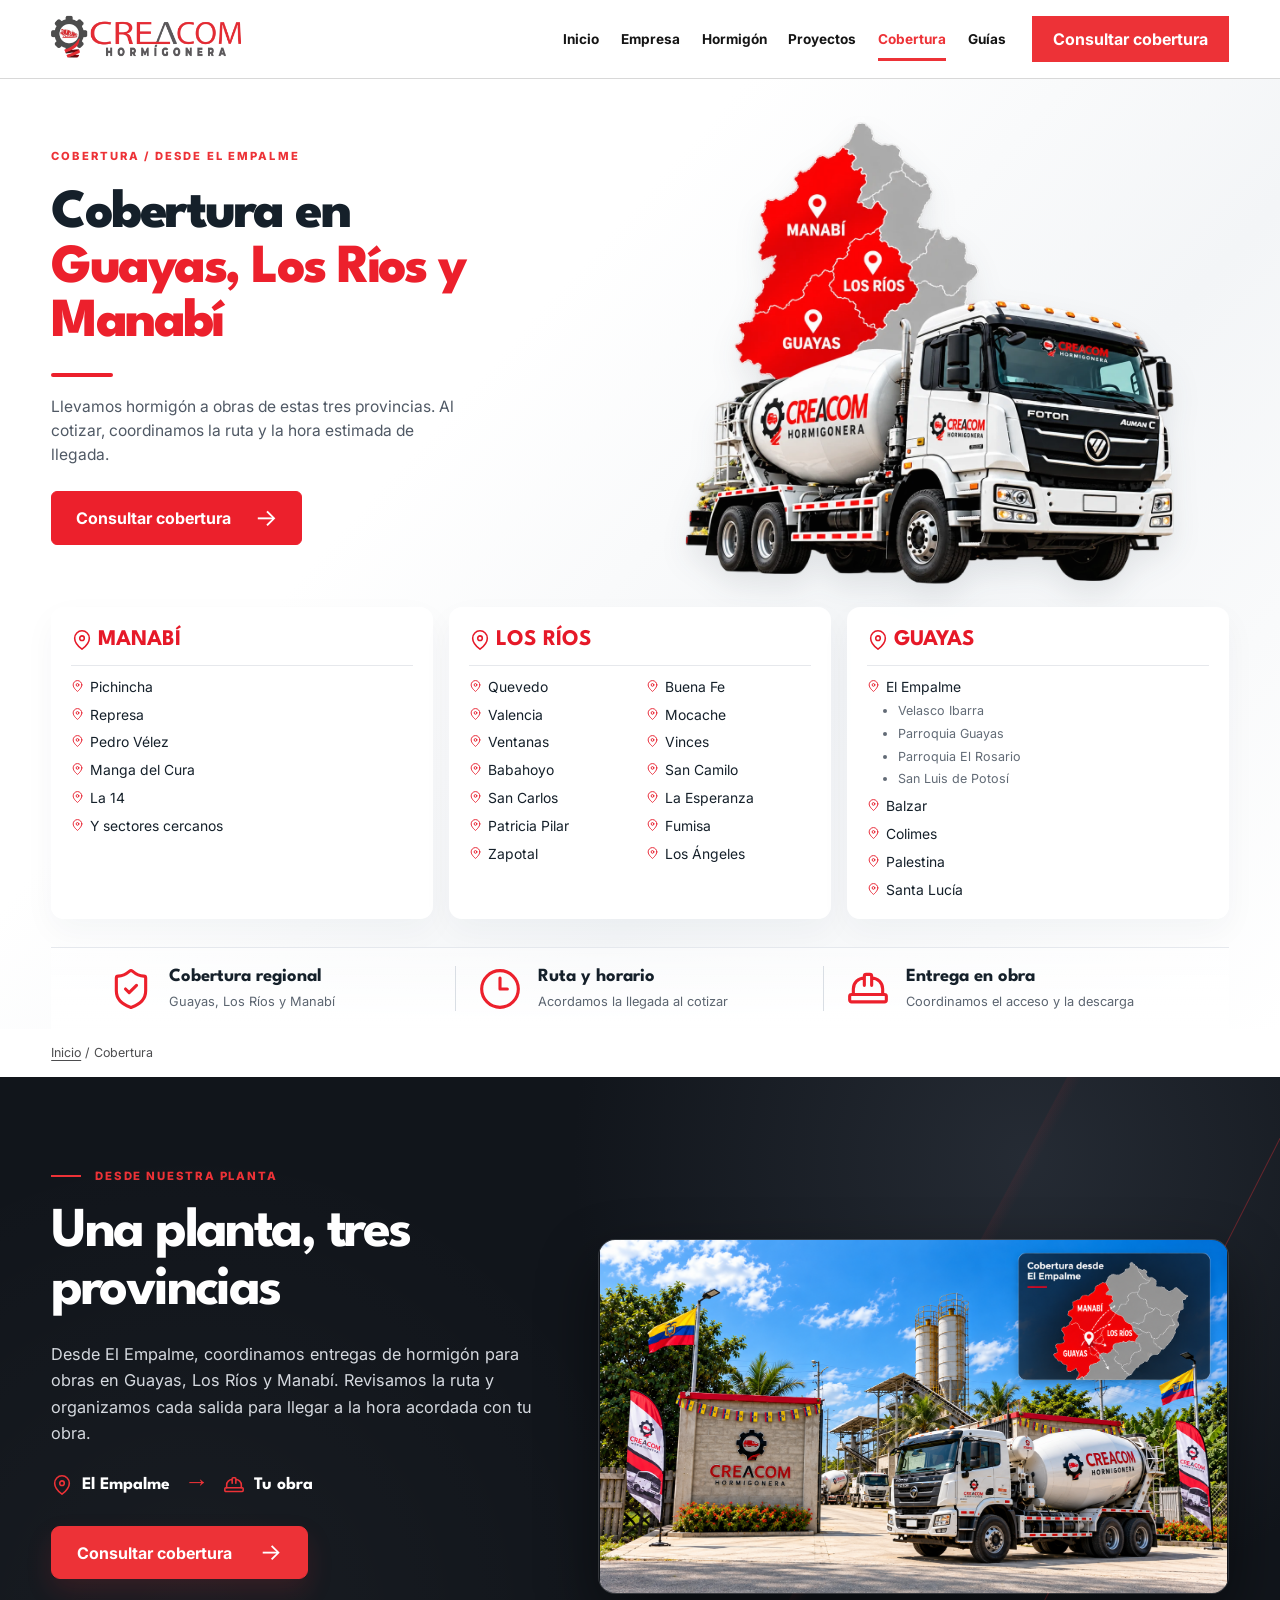
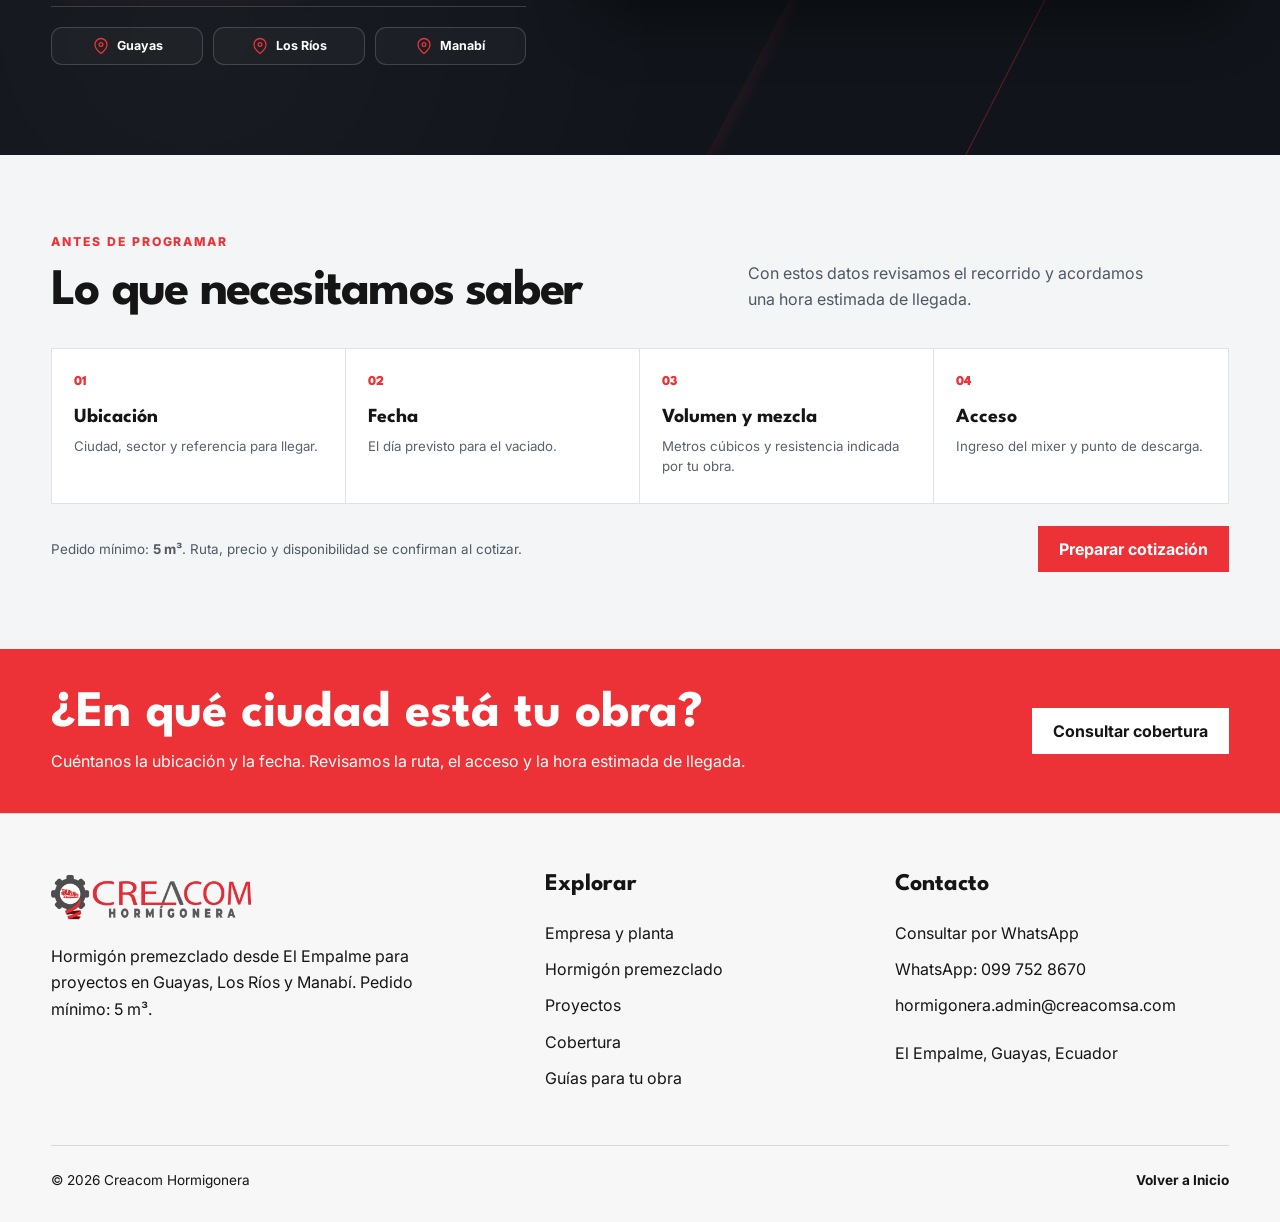
==== cobertura/index.html @ 6fec242b "change" ====
<!doctype html><html lang="es"><head><meta charset="utf-8"><meta name="viewport" content="width=device-width, initial-scale=1"><title>Cobertura de hormigón en Guayas, Los Ríos y Manabí | Creacom</title><meta name="description" content="Creacom Hormigonera coordina entregas desde El Empalme para proyectos en Guayas, Los Ríos y Manabí. Consulta disponibilidad según ubicación y fecha."><link rel="canonical" href="https://creahormigonera.com/cobertura/"><link rel="icon" href="/favicon.png" type="image/png"><link rel="preconnect" href="https://fonts.googleapis.com"><link rel="preconnect" href="https://fonts.gstatic.com" crossorigin><link href="https://fonts.googleapis.com/css2?family=Inter:wght@400;500;600;700&family=League+Spartan:wght@600;700;800&display=swap" rel="stylesheet"><link rel="stylesheet" href="/styles/editorial.css"><link rel="stylesheet" href="/styles/cobertura.css"></head><body>
<a class="skip" href="#contenido">Saltar al contenido</a><header class="site-header"><div class="wrap site-header__inner"><a class="site-logo" href="/" aria-label="Creacom Hormigonera, Inicio"><img src="/imagenes/creahormigoneralogo.png" alt="Creacom Hormigonera" loading="eager" fetchpriority="high"></a><nav class="site-nav" aria-label="Navegación principal"><a href="/">Inicio</a><a href="/empresa/">Empresa</a><a href="/hormigon-premezclado/">Hormigón</a><a href="/proyectos/">Proyectos</a><a href="/cobertura/" aria-current="page">Cobertura</a><a href="/guias/">Guías</a></nav><a class="site-action" href="https://wa.me/593997528670?text=Hola%2C%20quiero%20consultar%20cobertura%20para%20mi%20obra.%20Mi%20ciudad%20y%20sector%20son%3A" target="_blank" rel="noopener noreferrer">Consultar cobertura</a><details class="mobile-menu"><summary><span>Menú</span><span class="mobile-menu__icon" aria-hidden="true"><i></i><i></i><i></i></span></summary><nav id="mobile-navigation" aria-label="Navegación móvil"><a href="/">Inicio</a><a href="/empresa/">Empresa</a><a href="/hormigon-premezclado/">Hormigón</a><a href="/proyectos/">Proyectos</a><a href="/cobertura/" aria-current="page">Cobertura</a><a href="/guias/">Guías</a><a class="mobile-menu__action" href="https://wa.me/593997528670?text=Hola%2C%20quiero%20consultar%20cobertura%20para%20mi%20obra.%20Mi%20ciudad%20y%20sector%20son%3A" target="_blank" rel="noopener noreferrer">Consultar cobertura</a><div class="mobile-menu__socials" aria-label="Síguenos en redes sociales"><a href="https://www.facebook.com/profile.php?id=61587575957183&amp;locale=es_LA" target="_blank" rel="noopener noreferrer" aria-label="Facebook"><svg viewBox="0 0 24 24" aria-hidden="true"><path d="M13.4 21v-8h2.7l.4-3.1h-3.1V8c0-.9.3-1.6 1.6-1.6h1.7V3.6c-.3 0-1.4-.1-2.6-.1-2.6 0-4.3 1.6-4.3 4.5v1.9H7v3.1h2.8v8h3.6z"/></svg></a><a href="https://www.instagram.com/creacomhormigonera/" target="_blank" rel="noopener noreferrer" aria-label="Instagram"><svg viewBox="0 0 24 24" aria-hidden="true"><rect x="3.5" y="3.5" width="17" height="17" rx="5"/><circle cx="12" cy="12" r="4"/><circle class="mobile-menu__social-dot" cx="17.6" cy="6.7" r="1"/></svg></a><a href="https://www.tiktok.com/@creacom.hormigonera" target="_blank" rel="noopener noreferrer" aria-label="TikTok"><svg viewBox="0 0 24 24" aria-hidden="true"><path d="M14.2 3h3c.2 1.8 1.2 3.2 3.1 3.8v3.1a8.8 8.8 0 0 1-3.1-1v6.7a6.2 6.2 0 1 1-6.2-6.2c.4 0 .8 0 1.1.1v3.2a3.2 3.2 0 1 0 2.1 3V3z"/></svg></a></div></nav></details></div></header>
<main id="contenido"><section class="coverage-hero" aria-labelledby="coverage-title"><div class="coverage-hero__layout">
  <div class="coverage-hero__copy"><span class="kicker">Cobertura / Desde El Empalme</span><h1 id="coverage-title">Cobertura en <span>Guayas, Los Ríos y Manabí</span></h1><p>Llevamos hormigón a obras de estas tres provincias. Al cotizar, coordinamos la ruta y la hora estimada de llegada.</p><a class="button coverage-hero__cta" href="https://wa.me/593997528670?text=Hola%2C%20quiero%20consultar%20cobertura%20para%20mi%20obra.%20Mi%20ciudad%20y%20sector%20son%3A" target="_blank" rel="noopener noreferrer">Consultar cobertura <span aria-hidden="true">→</span></a></div>
  <div class="coverage-hero__visual"><img src="/imagenes/imagenes-cobertura/cobertura-mixer.webp" alt="Mixer de Creacom junto al mapa de cobertura en Guayas, Los Ríos y Manabí" width="1448" height="1086" loading="eager" fetchpriority="high"></div>
  <div class="coverage-hero__places" aria-label="Localidades de referencia para consultar cobertura"><article class="coverage-place"><h2><svg aria-hidden="true" viewBox="0 0 24 24" fill="none" stroke="currentColor" stroke-width="1.7" stroke-linecap="round" stroke-linejoin="round"><path d="M20 10c0 6-8 12-8 12S4 16 4 10a8 8 0 1 1 16 0Z"/><circle cx="12" cy="10" r="2.5"/></svg>Manabí</h2><ul><li><svg aria-hidden="true" viewBox="0 0 24 24" fill="none" stroke="currentColor" stroke-width="1.7" stroke-linecap="round" stroke-linejoin="round"><path d="M20 10c0 6-8 12-8 12S4 16 4 10a8 8 0 1 1 16 0Z"/><circle cx="12" cy="10" r="2.5"/></svg><div>Pichincha</div></li><li><svg aria-hidden="true" viewBox="0 0 24 24" fill="none" stroke="currentColor" stroke-width="1.7" stroke-linecap="round" stroke-linejoin="round"><path d="M20 10c0 6-8 12-8 12S4 16 4 10a8 8 0 1 1 16 0Z"/><circle cx="12" cy="10" r="2.5"/></svg><div>Represa</div></li><li><svg aria-hidden="true" viewBox="0 0 24 24" fill="none" stroke="currentColor" stroke-width="1.7" stroke-linecap="round" stroke-linejoin="round"><path d="M20 10c0 6-8 12-8 12S4 16 4 10a8 8 0 1 1 16 0Z"/><circle cx="12" cy="10" r="2.5"/></svg><div>Pedro Vélez</div></li><li><svg aria-hidden="true" viewBox="0 0 24 24" fill="none" stroke="currentColor" stroke-width="1.7" stroke-linecap="round" stroke-linejoin="round"><path d="M20 10c0 6-8 12-8 12S4 16 4 10a8 8 0 1 1 16 0Z"/><circle cx="12" cy="10" r="2.5"/></svg><div>Manga del Cura</div></li><li><svg aria-hidden="true" viewBox="0 0 24 24" fill="none" stroke="currentColor" stroke-width="1.7" stroke-linecap="round" stroke-linejoin="round"><path d="M20 10c0 6-8 12-8 12S4 16 4 10a8 8 0 1 1 16 0Z"/><circle cx="12" cy="10" r="2.5"/></svg><div>La 14</div></li><li><svg aria-hidden="true" viewBox="0 0 24 24" fill="none" stroke="currentColor" stroke-width="1.7" stroke-linecap="round" stroke-linejoin="round"><path d="M20 10c0 6-8 12-8 12S4 16 4 10a8 8 0 1 1 16 0Z"/><circle cx="12" cy="10" r="2.5"/></svg><div>Y sectores cercanos</div></li></ul></article><article class="coverage-place"><h2><svg aria-hidden="true" viewBox="0 0 24 24" fill="none" stroke="currentColor" stroke-width="1.7" stroke-linecap="round" stroke-linejoin="round"><path d="M20 10c0 6-8 12-8 12S4 16 4 10a8 8 0 1 1 16 0Z"/><circle cx="12" cy="10" r="2.5"/></svg>Los Ríos</h2><ul><li><svg aria-hidden="true" viewBox="0 0 24 24" fill="none" stroke="currentColor" stroke-width="1.7" stroke-linecap="round" stroke-linejoin="round"><path d="M20 10c0 6-8 12-8 12S4 16 4 10a8 8 0 1 1 16 0Z"/><circle cx="12" cy="10" r="2.5"/></svg><div>Quevedo</div></li><li><svg aria-hidden="true" viewBox="0 0 24 24" fill="none" stroke="currentColor" stroke-width="1.7" stroke-linecap="round" stroke-linejoin="round"><path d="M20 10c0 6-8 12-8 12S4 16 4 10a8 8 0 1 1 16 0Z"/><circle cx="12" cy="10" r="2.5"/></svg><div>Buena Fe</div></li><li><svg aria-hidden="true" viewBox="0 0 24 24" fill="none" stroke="currentColor" stroke-width="1.7" stroke-linecap="round" stroke-linejoin="round"><path d="M20 10c0 6-8 12-8 12S4 16 4 10a8 8 0 1 1 16 0Z"/><circle cx="12" cy="10" r="2.5"/></svg><div>Valencia</div></li><li><svg aria-hidden="true" viewBox="0 0 24 24" fill="none" stroke="currentColor" stroke-width="1.7" stroke-linecap="round" stroke-linejoin="round"><path d="M20 10c0 6-8 12-8 12S4 16 4 10a8 8 0 1 1 16 0Z"/><circle cx="12" cy="10" r="2.5"/></svg><div>Mocache</div></li><li><svg aria-hidden="true" viewBox="0 0 24 24" fill="none" stroke="currentColor" stroke-width="1.7" stroke-linecap="round" stroke-linejoin="round"><path d="M20 10c0 6-8 12-8 12S4 16 4 10a8 8 0 1 1 16 0Z"/><circle cx="12" cy="10" r="2.5"/></svg><div>Ventanas</div></li><li><svg aria-hidden="true" viewBox="0 0 24 24" fill="none" stroke="currentColor" stroke-width="1.7" stroke-linecap="round" stroke-linejoin="round"><path d="M20 10c0 6-8 12-8 12S4 16 4 10a8 8 0 1 1 16 0Z"/><circle cx="12" cy="10" r="2.5"/></svg><div>Vinces</div></li><li><svg aria-hidden="true" viewBox="0 0 24 24" fill="none" stroke="currentColor" stroke-width="1.7" stroke-linecap="round" stroke-linejoin="round"><path d="M20 10c0 6-8 12-8 12S4 16 4 10a8 8 0 1 1 16 0Z"/><circle cx="12" cy="10" r="2.5"/></svg><div>Babahoyo</div></li><li><svg aria-hidden="true" viewBox="0 0 24 24" fill="none" stroke="currentColor" stroke-width="1.7" stroke-linecap="round" stroke-linejoin="round"><path d="M20 10c0 6-8 12-8 12S4 16 4 10a8 8 0 1 1 16 0Z"/><circle cx="12" cy="10" r="2.5"/></svg><div>San Camilo</div></li><li><svg aria-hidden="true" viewBox="0 0 24 24" fill="none" stroke="currentColor" stroke-width="1.7" stroke-linecap="round" stroke-linejoin="round"><path d="M20 10c0 6-8 12-8 12S4 16 4 10a8 8 0 1 1 16 0Z"/><circle cx="12" cy="10" r="2.5"/></svg><div>San Carlos</div></li><li><svg aria-hidden="true" viewBox="0 0 24 24" fill="none" stroke="currentColor" stroke-width="1.7" stroke-linecap="round" stroke-linejoin="round"><path d="M20 10c0 6-8 12-8 12S4 16 4 10a8 8 0 1 1 16 0Z"/><circle cx="12" cy="10" r="2.5"/></svg><div>La Esperanza</div></li><li><svg aria-hidden="true" viewBox="0 0 24 24" fill="none" stroke="currentColor" stroke-width="1.7" stroke-linecap="round" stroke-linejoin="round"><path d="M20 10c0 6-8 12-8 12S4 16 4 10a8 8 0 1 1 16 0Z"/><circle cx="12" cy="10" r="2.5"/></svg><div>Patricia Pilar</div></li><li><svg aria-hidden="true" viewBox="0 0 24 24" fill="none" stroke="currentColor" stroke-width="1.7" stroke-linecap="round" stroke-linejoin="round"><path d="M20 10c0 6-8 12-8 12S4 16 4 10a8 8 0 1 1 16 0Z"/><circle cx="12" cy="10" r="2.5"/></svg><div>Fumisa</div></li><li><svg aria-hidden="true" viewBox="0 0 24 24" fill="none" stroke="currentColor" stroke-width="1.7" stroke-linecap="round" stroke-linejoin="round"><path d="M20 10c0 6-8 12-8 12S4 16 4 10a8 8 0 1 1 16 0Z"/><circle cx="12" cy="10" r="2.5"/></svg><div>Zapotal</div></li><li><svg aria-hidden="true" viewBox="0 0 24 24" fill="none" stroke="currentColor" stroke-width="1.7" stroke-linecap="round" stroke-linejoin="round"><path d="M20 10c0 6-8 12-8 12S4 16 4 10a8 8 0 1 1 16 0Z"/><circle cx="12" cy="10" r="2.5"/></svg><div>Los Ángeles</div></li></ul></article><article class="coverage-place"><h2><svg aria-hidden="true" viewBox="0 0 24 24" fill="none" stroke="currentColor" stroke-width="1.7" stroke-linecap="round" stroke-linejoin="round"><path d="M20 10c0 6-8 12-8 12S4 16 4 10a8 8 0 1 1 16 0Z"/><circle cx="12" cy="10" r="2.5"/></svg>Guayas</h2><ul><li><svg aria-hidden="true" viewBox="0 0 24 24" fill="none" stroke="currentColor" stroke-width="1.7" stroke-linecap="round" stroke-linejoin="round"><path d="M20 10c0 6-8 12-8 12S4 16 4 10a8 8 0 1 1 16 0Z"/><circle cx="12" cy="10" r="2.5"/></svg><div>El Empalme<ul class="coverage-place__sectors"><li>Velasco Ibarra</li><li>Parroquia Guayas</li><li>Parroquia El Rosario</li><li>San Luis de Potosí</li></ul></div></li><li><svg aria-hidden="true" viewBox="0 0 24 24" fill="none" stroke="currentColor" stroke-width="1.7" stroke-linecap="round" stroke-linejoin="round"><path d="M20 10c0 6-8 12-8 12S4 16 4 10a8 8 0 1 1 16 0Z"/><circle cx="12" cy="10" r="2.5"/></svg><div>Balzar</div></li><li><svg aria-hidden="true" viewBox="0 0 24 24" fill="none" stroke="currentColor" stroke-width="1.7" stroke-linecap="round" stroke-linejoin="round"><path d="M20 10c0 6-8 12-8 12S4 16 4 10a8 8 0 1 1 16 0Z"/><circle cx="12" cy="10" r="2.5"/></svg><div>Colimes</div></li><li><svg aria-hidden="true" viewBox="0 0 24 24" fill="none" stroke="currentColor" stroke-width="1.7" stroke-linecap="round" stroke-linejoin="round"><path d="M20 10c0 6-8 12-8 12S4 16 4 10a8 8 0 1 1 16 0Z"/><circle cx="12" cy="10" r="2.5"/></svg><div>Palestina</div></li><li><svg aria-hidden="true" viewBox="0 0 24 24" fill="none" stroke="currentColor" stroke-width="1.7" stroke-linecap="round" stroke-linejoin="round"><path d="M20 10c0 6-8 12-8 12S4 16 4 10a8 8 0 1 1 16 0Z"/><circle cx="12" cy="10" r="2.5"/></svg><div>Santa Lucía</div></li></ul></article></div>
  <ul class="coverage-hero__facts"><li><svg aria-hidden="true" viewBox="0 0 24 24" fill="none" stroke="currentColor" stroke-width="1.7" stroke-linecap="round" stroke-linejoin="round"><path d="M20 13c0 5-3.5 7.5-7.66 8.95a1 1 0 0 1-.67-.01C7.5 20.5 4 18 4 13V6a1 1 0 0 1 1-1c2 0 4.5-1.2 6.24-2.72a1.17 1.17 0 0 1 1.52 0C14.51 3.81 17 5 19 5a1 1 0 0 1 1 1z"/><path d="m9 12 2 2 4-4"/></svg><div><strong>Cobertura regional</strong><span>Guayas, Los Ríos y Manabí</span></div></li><li><svg aria-hidden="true" viewBox="0 0 24 24" fill="none" stroke="currentColor" stroke-width="1.7" stroke-linecap="round" stroke-linejoin="round"><circle cx="12" cy="12" r="10"/><path d="M12 6v6h4"/></svg><div><strong>Ruta y horario</strong><span>Acordamos la llegada al cotizar</span></div></li><li><svg aria-hidden="true" viewBox="0 0 24 24" fill="none" stroke="currentColor" stroke-width="1.7" stroke-linecap="round" stroke-linejoin="round"><path d="M10 10V5a1 1 0 0 1 1-1h2a1 1 0 0 1 1 1v5m0-4a6 6 0 0 1 6 6v3M4 15v-3a6 6 0 0 1 6-6"/><rect width="20" height="4" x="2" y="15" rx="1"/></svg><div><strong>Entrega en obra</strong><span>Coordinamos el acceso y la descarga</span></div></li></ul>
</div></section><div class="wrap crumb"><a href="/">Inicio</a> / Cobertura</div><section class="coverage-reach" aria-labelledby="coverage-reach-title">
  <div class="wrap coverage-reach__layout">
    <div class="coverage-reach__copy">
      <span class="eyebrow">Desde nuestra planta</span>
      <h2 id="coverage-reach-title">Una planta, tres provincias</h2>
      <p>Desde El Empalme, coordinamos entregas de hormigón para obras en Guayas, Los Ríos y Manabí. Revisamos la ruta y organizamos cada salida para llegar a la hora acordada con tu obra.</p>
      <div class="coverage-reach__route"><span><svg aria-hidden="true" viewBox="0 0 24 24" fill="none" stroke="currentColor" stroke-width="1.7" stroke-linecap="round" stroke-linejoin="round"><path d="M20 10c0 6-8 12-8 12S4 16 4 10a8 8 0 1 1 16 0Z"/><circle cx="12" cy="10" r="2.5"/></svg> El Empalme</span><span class="coverage-reach__arrow" aria-hidden="true">→</span><strong><svg aria-hidden="true" viewBox="0 0 24 24" fill="none" stroke="currentColor" stroke-width="1.7" stroke-linecap="round" stroke-linejoin="round"><path d="M10 10V5a1 1 0 0 1 1-1h2a1 1 0 0 1 1 1v5m0-4a6 6 0 0 1 6 6v3M4 15v-3a6 6 0 0 1 6-6"/><rect width="20" height="4" x="2" y="15" rx="1"/></svg> Tu obra</strong></div>
      <a class="button coverage-reach__cta" href="https://wa.me/593997528670?text=Hola%2C%20quiero%20consultar%20cobertura%20para%20mi%20obra.%20Mi%20ciudad%20y%20sector%20son%3A" target="_blank" rel="noopener noreferrer">Consultar cobertura <span aria-hidden="true">→</span></a>
      <ul class="coverage-reach__provinces" aria-label="Provincias de cobertura"><li><svg aria-hidden="true" viewBox="0 0 24 24" fill="none" stroke="currentColor" stroke-width="1.7" stroke-linecap="round" stroke-linejoin="round"><path d="M20 10c0 6-8 12-8 12S4 16 4 10a8 8 0 1 1 16 0Z"/><circle cx="12" cy="10" r="2.5"/></svg><span>Guayas</span></li><li><svg aria-hidden="true" viewBox="0 0 24 24" fill="none" stroke="currentColor" stroke-width="1.7" stroke-linecap="round" stroke-linejoin="round"><path d="M20 10c0 6-8 12-8 12S4 16 4 10a8 8 0 1 1 16 0Z"/><circle cx="12" cy="10" r="2.5"/></svg><span>Los Ríos</span></li><li><svg aria-hidden="true" viewBox="0 0 24 24" fill="none" stroke="currentColor" stroke-width="1.7" stroke-linecap="round" stroke-linejoin="round"><path d="M20 10c0 6-8 12-8 12S4 16 4 10a8 8 0 1 1 16 0Z"/><circle cx="12" cy="10" r="2.5"/></svg><span>Manabí</span></li></ul>
    </div>
    <figure class="coverage-reach__photo"><img src="/imagenes/imagenes-cobertura/imagenes-mixer.png" alt="Mixer de Creacom frente a la planta con un mapa de cobertura de Guayas, Los Ríos y Manabí" width="1672" height="941" loading="lazy"></figure>
  </div>
</section>
<section class="coverage-planning" aria-labelledby="coverage-planning-title"><div class="wrap"><div class="coverage-planning__head"><div><span class="eyebrow">Antes de programar</span><h2 id="coverage-planning-title">Lo que necesitamos saber</h2></div><p>Con estos datos revisamos el recorrido y acordamos una hora estimada de llegada.</p></div><ol class="coverage-planning__list"><li><span>01</span><strong>Ubicación</strong><p>Ciudad, sector y referencia para llegar.</p></li><li><span>02</span><strong>Fecha</strong><p>El día previsto para el vaciado.</p></li><li><span>03</span><strong>Volumen y mezcla</strong><p>Metros cúbicos y resistencia indicada por tu obra.</p></li><li><span>04</span><strong>Acceso</strong><p>Ingreso del mixer y punto de descarga.</p></li></ol><div class="coverage-planning__action"><p>Pedido mínimo: <strong>5 m³</strong>. Ruta, precio y disponibilidad se confirman al cotizar.</p><a class="button" href="https://wa.me/593997528670?text=Hola%2C%20quiero%20consultar%20cobertura%20para%20mi%20obra.%20Mi%20ciudad%20y%20sector%20son%3A" target="_blank" rel="noopener noreferrer">Preparar cotización</a></div></div></section></main><section class="cta-band"><div class="wrap"><div><h2>¿En qué ciudad está tu obra?</h2><p>Cuéntanos la ubicación y la fecha. Revisamos la ruta, el acceso y la hora estimada de llegada.</p></div><a class="button" href="https://wa.me/593997528670?text=Hola%2C%20quiero%20consultar%20cobertura%20para%20mi%20obra.%20Mi%20ciudad%20y%20sector%20son%3A" target="_blank" rel="noopener noreferrer">Consultar cobertura</a></div></section>
<footer class="site-footer"><div class="wrap"><div class="site-footer__grid"><div><img src="/imagenes/creahormigoneralogo.png" alt="Creacom Hormigonera" loading="lazy"><p>Hormigón premezclado desde El Empalme para proyectos en Guayas, Los Ríos y Manabí. Pedido mínimo: 5 m³.</p></div><div><h2>Explorar</h2><a href="/empresa/">Empresa y planta</a><a href="/hormigon-premezclado/">Hormigón premezclado</a><a href="/proyectos/">Proyectos</a><a href="/cobertura/">Cobertura</a><a href="/guias/">Guías para tu obra</a></div><div><h2>Contacto</h2><a href="https://wa.me/593997528670?text=Hola%2C%20quiero%20consultar%20cobertura%20para%20mi%20obra.%20Mi%20ciudad%20y%20sector%20son%3A" target="_blank" rel="noopener noreferrer">Consultar por WhatsApp</a><a href="https://wa.me/593997528670">WhatsApp: 099 752 8670</a><a href="mailto:hormigonera.admin@creacomsa.com">hormigonera.admin@creacomsa.com</a><p>El Empalme, Guayas, Ecuador</p></div></div><div class="site-footer__bottom"><span>© 2026 Creacom Hormigonera</span><a href="/">Volver a Inicio</a></div></div></footer><script defer src="/js/site-motion.js"></script></body></html>
---- styles/editorial.css ----
:root {
  --red: #ED3237;
  --industrial: #4D4D4F;
  --mist: #F2F2F2;
  --carbon: #151515;
  --white: #FFFFFF;
  --line: #D8D8D8;
  --content: 1180px;
}
* { box-sizing: border-box; }
html { scroll-behavior: smooth; }
body { margin: 0; background: var(--white); color: var(--carbon); font: 400 16px/1.65 'Inter', sans-serif; }
img { max-width: 100%; display: block; }
a { color: inherit; }
button, input, select, textarea { font: inherit; }
:focus-visible { outline: 3px solid var(--red); outline-offset: 4px; }
.wrap { width: min(var(--content), calc(100% - clamp(40px, 8vw, 120px))); margin-inline: auto; }
.skip { position: absolute; left: -9999px; top: 12px; z-index: 100; padding: 8px 12px; background: var(--white); }
.skip:focus { left: 12px; }
.site-header { position: sticky; top: 0; z-index: 30; background: rgba(255,255,255,.97); border-bottom: 1px solid var(--line); backdrop-filter: blur(12px); }
.site-header__inner { min-height: 78px; display: flex; align-items: center; gap: 24px; }
.site-logo { display: block; flex: 0 0 auto; }
.site-logo img { width: 182px; height: auto; }
.site-nav { display: flex; gap: clamp(12px, 1.7vw, 26px); margin-left: auto; align-items: center; }
.site-nav a { position: relative; font-size: .85rem; font-weight: 700; text-decoration: none; white-space: nowrap; transition: color .22s ease; }
.site-nav a[aria-current], .site-nav a:hover { color: var(--red); }
.site-nav a::after { content: ''; position: absolute; right: 0; bottom: -11px; left: 0; height: 3px; background: var(--red); transform: scaleX(0); transform-origin: left; transition: transform .24s ease; }
.site-nav a[aria-current]::after, .site-nav a:hover::after, .site-nav a:focus-visible::after { transform: scaleX(1); }
.site-action, .button { display: inline-flex; align-items: center; justify-content: center; min-height: 46px; padding: 11px 20px; border: 1px solid var(--red); background: var(--red); color: var(--white); text-decoration: none; font-weight: 700; line-height: 1.25; transition: background .2s ease, transform .2s ease; }
.site-action:hover, .button:hover { background: #C91F2B; transform: translateY(-2px); }
.button--outline { background: transparent; color: var(--carbon); border-color: var(--carbon); }
.button--outline:hover { color: var(--white); background: var(--carbon); }
.mobile-menu { display: none; position: relative; margin-left: auto; }
.mobile-menu summary { display: flex; align-items: center; justify-content: center; gap: 9px; list-style: none; cursor: pointer; min-height: 44px; padding: 8px 11px; border: 1px solid var(--line); border-radius: 8px; background: var(--white); font-weight: 700; }
.mobile-menu summary::-webkit-details-marker { display: none; }
.mobile-menu__icon { display: grid; align-content: center; gap: 4px; width: 18px; height: 18px; }
.mobile-menu__icon i { display: block; width: 18px; height: 2px; border-radius: 2px; background: currentColor; transition: transform .2s ease, opacity .15s ease; }
.mobile-menu[open] .mobile-menu__icon i:first-child { transform: translateY(6px) rotate(45deg); }
.mobile-menu[open] .mobile-menu__icon i:nth-child(2) { opacity: 0; }
.mobile-menu[open] .mobile-menu__icon i:last-child { transform: translateY(-6px) rotate(-45deg); }
.mobile-menu nav { position: absolute; left: auto; right: 0; top: calc(100% + 9px); width: min(420px, calc(100vw - 56px)); display: grid; gap: 9px; background: var(--white); border: 1px solid #e8e9ec; border-radius: 14px; padding: 14px; box-shadow: 0 18px 44px rgba(0,0,0,.18); max-height: calc(100svh - 82px); overflow-y: auto; }
.mobile-menu nav a { display: flex; align-items: center; justify-content: space-between; min-height: 48px; padding: 12px 14px; border: 1px solid #e7e9ed; border-radius: 9px; background: var(--white); text-decoration: none; font-weight: 700; transition: color .2s ease, border-color .2s ease, background .2s ease, transform .2s ease; }
.mobile-menu nav a:not(.mobile-menu__action):not([aria-label]):after { content: '→'; color: var(--red); font-weight: 500; }
.mobile-menu nav a:hover, .mobile-menu nav a:focus-visible { border-color: var(--red); background: #fff8f8; color: var(--red); transform: translateY(-1px); }
.mobile-menu nav .mobile-menu__action { justify-content: center; min-height: 50px; margin-top: 3px; border-color: var(--red); background: var(--red); color: var(--white); }
.mobile-menu nav .mobile-menu__action:hover, .mobile-menu nav .mobile-menu__action:focus-visible { border-color: #c91f2b; background: #c91f2b; color: var(--white); }
.mobile-menu__socials { display: flex; gap: 10px; padding-top: 14px; margin-top: 3px; border-top: 1px solid var(--line); }
.mobile-menu__socials a { display: grid !important; place-items: center; flex: 0 0 42px; width: 42px; height: 42px; min-height: 42px !important; padding: 0 !important; border-radius: 50% !important; }
.mobile-menu__socials a:after { content: none !important; }
.mobile-menu__socials svg { width: 18px; height: 18px; fill: currentColor; stroke: currentColor; stroke-width: 1.8; }
.mobile-menu__socials svg rect, .mobile-menu__socials svg circle { fill: none; }
.mobile-menu__socials svg .mobile-menu__social-dot { fill: currentColor; stroke: none; }
.page-hero { background: var(--carbon); color: var(--white); overflow: hidden; }
.page-hero__inner { min-height: 460px; display: grid; grid-template-columns: 1.02fr .98fr; }
.page-hero__copy { padding: clamp(56px, 8vw, 108px) 55px clamp(56px, 8vw, 108px) 0; position: relative; align-self: center; }
.page-hero__copy > * { animation: arrive .65s both; }
.page-hero__copy > :nth-child(2) { animation-delay: .08s; }
.page-hero__copy > :nth-child(3) { animation-delay: .16s; }
.page-hero__copy > :nth-child(4) { animation-delay: .24s; }
@keyframes arrive { from { opacity: 0; transform: translateY(12px); } to { opacity: 1; transform: translateY(0); } }
.page-hero__copy::after { content: ''; position: absolute; height: 2px; width: 74px; bottom: 60px; left: 0; background: var(--red); }
.kicker, .eyebrow { display: block; color: var(--red); text-transform: uppercase; letter-spacing: .16em; font-size: .76rem; font-weight: 800; margin-bottom: 18px; }
.page-hero h1, h2, h3, .display { font-family: 'League Spartan', sans-serif; line-height: 1.04; margin: 0; }
.page-hero h1 { font-size: clamp(3.2rem, 6.2vw, 6.3rem); max-width: 800px; letter-spacing: -.04em; }
.page-hero--empresa h1 { font-size: clamp(3rem, 4.5vw, 5.3rem); }
.page-hero__copy p { max-width: 590px; color: #D8D8D8; font-size: 1.05rem; line-height: 1.65; margin: 20px 0 28px; }
.page-hero__image { position: relative; min-height: 390px; }
.page-hero__image::after { content: ''; position: absolute; inset: 0; background: linear-gradient(90deg, rgba(21,21,21,.34), transparent 48%); pointer-events: none; }
.page-hero__image img { width: 100%; height: 100%; object-fit: cover; object-position: center; }
.page-hero__image::before { content: ''; width: 56px; height: 100%; background: var(--red); clip-path: polygon(0 0, 100% 0, 0 100%); position: absolute; z-index: 1; left: 0; top: 0; }
.product-hero { position: relative; isolation: isolate; display: flex; align-items: center; overflow: hidden; background: linear-gradient(135deg, #fff 0 45%, #f7f8fa 45% 53%, #fff 53%); }
.product-hero__inner { display: grid; grid-template-columns: minmax(0, 41fr) minmax(0, 59fr); align-items: center; gap: 20px; padding-block: clamp(28px, 4svh, 42px); }
.product-hero__copy { position: relative; z-index: 2; max-width: 510px; }
.product-hero__copy > * { animation: arrive .7s both; }
.product-hero__copy > :nth-child(2) { animation-delay: .08s; }
.product-hero__copy > :nth-child(3) { animation-delay: .16s; }
.product-hero__copy > :nth-child(4) { animation-delay: .24s; }
.product-hero__copy > :nth-child(5), .product-hero__copy > :nth-child(6) { animation-delay: .32s; }
.product-hero__kicker { display: flex; flex-wrap: wrap; align-items: center; gap: 10px; margin-bottom: clamp(10px, 2svh, 20px); }
.product-hero__kicker span:last-child { color: #666; }
.product-hero h1 { max-width: 560px; margin: 0; font: 800 clamp(3rem, 4.5vw, 4.4rem)/.96 'League Spartan', sans-serif; letter-spacing: -.047em; text-wrap: balance; }
.product-hero h1 span { color: var(--red); }
.product-hero__copy > p:not(.product-hero__minimum) { max-width: 455px; margin: clamp(14px, 2.4svh, 24px) 0 clamp(16px, 2.4svh, 26px); color: var(--industrial); font-size: clamp(1rem, 1.4vw, 1.2rem); line-height: 1.45; }
.product-hero__cta { gap: 22px; min-height: 50px; padding-inline: 24px; }
.product-hero__cta svg { width: 20px; height: 20px; }
.product-hero__minimum { margin: 6px 0 0; color: var(--industrial); font-size: .82rem; }
.product-hero__facts { display: grid; grid-template-columns: repeat(3, minmax(0, 1fr)); max-width: 390px; gap: 0; margin: clamp(20px, 3svh, 30px) 0 0; padding: 0; list-style: none; }
.product-hero__facts li { display: flex; flex-direction: column; align-items: center; justify-content: flex-start; min-width: 0; padding: 4px 10px; border-right: 1px solid var(--line); text-align: center; font-size: .78rem; font-weight: 700; line-height: 1.15; }
.product-hero__facts li:first-child { padding-left: 0; }
.product-hero__facts li:last-child { border-right: 0; }
.product-hero__facts svg { width: 48px; height: 48px; margin-bottom: 4px; }
.product-hero__visual { position: relative; min-width: 0; padding: 22px 0 0 16px; isolation: isolate; animation: product-visual-enter .9s .15s both; }
.product-hero__visual::before, .product-hero__visual::after { content: ''; position: absolute; z-index: -1; background: var(--red); border-radius: 20px; }
.product-hero__visual::before { width: 40%; height: 100px; top: 2px; right: 5px; transform: rotate(-4deg); }
.product-hero__visual::after { width: 80px; height: 105px; bottom: 82px; left: -9px; transform: rotate(4deg); }
.product-hero__media { height: auto; overflow: hidden; border-radius: 24px; box-shadow: 0 18px 38px rgba(27,37,51,.15); transform: rotate(-1.5deg); }
.product-hero__media img { width: 100%; height: auto; aspect-ratio: 1672 / 941; object-fit: contain; transform: none; }
.product-hero__proof { position: relative; z-index: 2; display: grid; grid-template-columns: repeat(3, minmax(0,1fr)); width: min(82%, 510px); min-height: 88px; margin: 7px 0 0 auto; padding: 11px 12px; border-radius: 16px; background: #fff; box-shadow: 0 14px 32px rgba(26,33,43,.14); list-style: none; animation: product-proof-enter .75s .5s both; }
.product-hero__proof li { display: flex; flex-direction: column; align-items: center; justify-content: center; gap: 5px; padding: 0 10px; border-right: 1px solid var(--line); text-align: center; font-size: .75rem; font-weight: 700; line-height: 1.16; }
.product-hero__proof li:last-child { border: 0; }
.product-hero__proof svg { width: 28px; height: 28px; }
@keyframes product-visual-enter { from { opacity: 0; transform: translate3d(24px,12px,0); } to { opacity: 1; transform: translate3d(0,0,0); } }
@keyframes product-proof-enter { from { opacity: 0; transform: translateY(16px); } to { opacity: 1; transform: translateY(0); } }
#resistencias { scroll-margin-top: 105px; }
@media (min-width: 761px) and (max-height: 690px) {
  .product-hero h1 { font-size: clamp(3rem, 4.4vw, 4.7rem); }
  .product-hero__facts svg { width: 40px; height: 40px; }
  .product-hero__facts { margin-top: 10px; }
  .product-hero__media { height: auto; }
}
.company-hero { position: relative; display: flex; align-items: center; height: calc(100svh - 79px); min-height: 540px; overflow: hidden; isolation: isolate; background: var(--carbon); color: var(--white); }
.company-hero__media, .company-hero__shade, .company-hero__slash, .company-hero__blueprint { position: absolute; inset: 0; pointer-events: none; }
.company-hero__media { z-index: -4; }
.company-hero__media img { width: 100%; height: 100%; object-fit: cover; object-position: center 52%; }
.company-hero__shade { z-index: -3; background: linear-gradient(90deg, rgba(8,10,12,.35), transparent 70%); }
.company-hero__shade::before { content: ''; position: absolute; inset: 0; background: linear-gradient(180deg, rgba(235,235,235,.25), rgba(65,65,65,.12) 55%, rgba(190,190,190,.1)); clip-path: polygon(45% 0, 49% 0, 35% 100%, 31% 100%); }
.company-hero__shade::after { content: ''; position: absolute; inset: 0; background: linear-gradient(105deg, rgba(5,8,10,.92), rgba(5,8,10,.82) 34%, rgba(5,8,10,.63) 53%, rgba(5,8,10,.4)); clip-path: polygon(0 0, 49% 0, 35% 100%, 0 100%); }
.company-hero__slash { z-index: -2; background: linear-gradient(180deg, rgba(237,50,55,.96) 0%, rgba(237,50,55,.87) 23%, rgba(237,50,55,.26) 43%, rgba(137,23,27,.3) 67%, rgba(237,50,55,.91) 84%, rgba(237,50,55,.98)); clip-path: polygon(49% 0, 53% 0, 35% 100%, 31% 100%); }
.company-hero__blueprint { z-index: -1; width: 44%; overflow: hidden; opacity: .19; }
.company-hero__blueprint::before, .company-hero__blueprint::after { content: ''; position: absolute; left: -148px; width: 300px; height: 300px; background: url('/imagenes/iconos-empresa/engranaje-tecnico.svg') center / contain no-repeat; }
.company-hero__blueprint::before { top: -155px; transform: rotate(12deg); }
.company-hero__blueprint::after { bottom: -147px; transform: rotate(-8deg); }
.company-hero__inner { position: relative; z-index: 1; padding-block: clamp(18px, 2.8vh, 34px); }
.company-hero__copy { max-width: 530px; }
.company-hero__kicker { display: flex; align-items: center; gap: 14px; margin: 0 0 clamp(13px, 2vh, 20px); white-space: nowrap; }
.company-hero__kicker::after { content: ''; width: 68px; height: 2px; flex: 0 0 auto; background: var(--red); }
.company-hero h1 { max-width: 530px; font: 800 clamp(2.8rem, 4vw, 3.7rem)/.93 'League Spartan', sans-serif; letter-spacing: -.045em; }
.company-hero h1 span { color: var(--red); }
.company-hero__copy > * { animation: arrive .65s both; }
.company-hero__copy > :nth-child(2) { animation-delay: .08s; }
.company-hero__copy > :nth-child(3) { animation-delay: .16s; }
.company-hero__copy > :nth-child(4) { animation-delay: .22s; }
.company-hero__copy > :nth-child(5) { animation-delay: .28s; }
.company-hero__copy > :nth-child(6) { animation-delay: .34s; }
.company-hero__intro { margin: 10px 0 17px; color: #F5F5F5; font-size: clamp(.95rem, 1.3vw, 1.1rem); line-height: 1.35; }
.company-hero__quicklinks { display: flex; max-width: 410px; margin: 0 0 21px; }
.company-hero__quicklinks a { display: flex; align-items: center; gap: 9px; flex: 1 1 50%; min-height: 49px; padding: 1px 14px; border-left: 3px solid var(--red); color: var(--white); text-decoration: none; font-weight: 700; font-size: .89rem; line-height: 1.12; transition: color .2s ease; }
.company-hero__quicklinks a:hover { color: #FFD5D6; }
.company-hero__quicklinks svg { width: 40px; height: 40px; flex: 0 0 40px; }
.company-hero__proof { display: grid; grid-template-columns: repeat(4, minmax(0, 1fr)); max-width: 410px; margin: 0 0 21px; padding: 0; list-style: none; }
.company-hero__proof li { display: flex; flex-direction: column; align-items: center; justify-content: start; min-width: 0; min-height: 79px; padding: 0 6px; border-right: 1px solid rgba(255,255,255,.28); text-align: center; }
.company-hero__proof li:first-child { padding-left: 0; }
.company-hero__proof li:last-child { border: 0; }
.company-hero__proof svg { width: 48px; height: 48px; margin-bottom: 7px; }
.company-hero__proof span { font-size: .74rem; font-weight: 600; line-height: 1.13; }
.company-hero__cta { gap: 14px; min-width: 210px; }
.company-hero__cta svg { width: 17px; height: 17px; }
.purpose-section { padding-bottom: clamp(44px, 5vw, 64px); }
.plant-section { overflow: hidden; padding-block: clamp(48px, 5vw, 68px); }
#planta, #equipo, #proceso { scroll-margin-top: 96px; }
#mixers, #bombeo { scroll-margin-top: 96px; }
.plant-gallery { display: grid; grid-template-columns: minmax(230px, .8fr) repeat(2, minmax(0, 1fr)); grid-template-rows: repeat(2, minmax(220px, 1fr)); gap: 18px; }
.plant-video, .plant-photo { position: relative; min-width: 0; min-height: 0; margin: 0; overflow: hidden; background: var(--carbon); color: var(--white); }
.plant-video { grid-row: span 2; aspect-ratio: 9 / 16; }
.plant-video video, .plant-photo img { display: block; width: 100%; height: 100%; object-fit: cover; }
.plant-video video { position: absolute; inset: 0; background: #050505; }
.plant-video::before { content: ''; position: absolute; z-index: 1; inset: 0 0 auto; height: 43%; background: linear-gradient(180deg, rgba(0,0,0,.82), transparent); pointer-events: none; }
.plant-video::after, .plant-photo::after { content: ''; position: absolute; inset: 35% 0 0; z-index: 1; background: linear-gradient(180deg, transparent, rgba(0,0,0,.84)); pointer-events: none; }
.plant-video figcaption, .plant-photo figcaption { position: absolute; z-index: 2; right: 20px; bottom: 18px; left: 20px; }
.plant-video figcaption { top: 18px; bottom: auto; }
.plant-video h3, .plant-photo h3 { margin: 5px 0 5px; font-size: clamp(1.35rem, 2vw, 1.8rem); }
.plant-video p, .plant-photo p { max-width: 44ch; margin: 0; color: #F0F0F0; font-size: .88rem; line-height: 1.45; }
.plant-video .eyebrow, .plant-photo .eyebrow { margin: 0; color: #FF555A; font-size: .65rem; }
.plant-photo img { transition: transform .5s ease; }
@media (hover: hover) { .plant-photo:hover img { transform: scale(1.035); } }
.brand-panel, .plant-gallery figure { transition: opacity .65s ease-out, transform .65s ease-out; }
.brand-panel.is-pending img, .brand-panel.is-pending p, .plant-gallery.is-pending figure { opacity: 0; transform: translateY(12px); }
.plant-gallery.is-pending figure:nth-child(2) { transition-delay: .08s; }
.plant-gallery.is-pending figure:nth-child(3) { transition-delay: .16s; }
.plant-gallery.is-pending figure:nth-child(4) { transition-delay: .24s; }
.crumb { padding: 18px 0; font-size: .78rem; color: var(--industrial); }
.crumb a { text-decoration: underline; text-underline-offset: 3px; }
.section { padding: clamp(64px, 8vw, 112px) 0; }
.section--mist { background: var(--mist); }
.section--dark { background: var(--carbon); color: var(--white); }
.section--tight { padding: 54px 0; }
.section-head { display: grid; grid-template-columns: minmax(0, .55fr) minmax(0, 1fr); gap: 44px; align-items: end; margin-bottom: 34px; }
.section-head h2 { font-size: clamp(2.35rem, 4.4vw, 4.6rem); letter-spacing: -.035em; }
.section-head p { max-width: 650px; margin: 0; color: var(--industrial); }
.section--dark .section-head p { color: #D0D0D0; }
.measure { border-left: 3px solid var(--red); padding-left: 20px; }
.grid-2 { display: grid; grid-template-columns: repeat(2, minmax(0, 1fr)); gap: 28px; }
.grid-3 { display: grid; grid-template-columns: repeat(3, minmax(0, 1fr)); gap: 22px; }
.split { display: grid; grid-template-columns: minmax(0, 1fr) minmax(0, 1fr); gap: clamp(28px, 5vw, 84px); align-items: center; }
.split img { width: 100%; height: 430px; object-fit: cover; }
.split h2 { font-size: clamp(2.3rem, 4vw, 4rem); letter-spacing: -.035em; }
.split p { max-width: 620px; }
.split .button { margin-top: 14px; }
.product-facts { display: grid; grid-template-columns: repeat(3, minmax(0, 1fr)); list-style: none; padding: 0; margin: 0 0 64px; border-block: 1px solid var(--line); }
.product-facts li { padding: 24px; border-right: 1px solid var(--line); }
.product-facts li:first-child { padding-left: 0; }
.product-facts li:last-child { border-right: 0; }
.product-facts strong { display: block; font-family: 'League Spartan', sans-serif; font-size: clamp(1.4rem, 2.5vw, 2rem); line-height: 1.1; }
.product-facts span { display: block; margin-top: 7px; color: var(--industrial); font-size: .85rem; }
.product-options .section-head { grid-template-columns: minmax(0, 1fr) minmax(220px, 310px); gap: clamp(30px, 5vw, 70px); align-items: end; margin-bottom: 30px; }
.product-options .section-head h2 { max-width: 720px; font-size: clamp(2.6rem, 3.6vw, 3.75rem); line-height: 1.03; }
.product-options .section-head p { padding-bottom: 5px; }
.product-grid { display: grid; grid-template-columns: repeat(4, minmax(0, 1fr)); gap: 18px; }
.product-tile { display: flex; flex-direction: column; }
.product-grid .product-tile img { height: clamp(155px, 14vw, 190px); }
.product-tile .tile__body { display: flex; flex: 1; flex-direction: column; padding: 22px; }
.product-grid .product-tile h3 { font-size: clamp(1.45rem, 2vw, 1.85rem); line-height: 1.06; }
.product-tile p { font-size: .9rem; line-height: 1.5; }
.product-grid .product-tile a { margin-top: auto; padding-top: 18px; font-size: .9rem; }
.product-note { margin-top: 30px; }
.product-photo-note { font-size: .8rem; color: var(--industrial); }
.product-delivery { position: relative; overflow: hidden; isolation: isolate; }
.product-delivery::before { content: ''; position: absolute; z-index: -1; inset: 0; opacity: .42; background: repeating-linear-gradient(115deg, transparent 0 174px, rgba(237,50,55,.2) 175px 176px, transparent 177px 350px); background-size: 900px 900px; animation: technical-drift 16s linear infinite alternate; pointer-events: none; }
@keyframes technical-drift { from { background-position: 0 0; } to { background-position: 180px -90px; } }
.product-delivery__heading { max-width: 760px; margin-bottom: clamp(50px, 7vw, 90px); }
.product-delivery__heading h2 { font-size: clamp(2.6rem, 5.2vw, 5rem); letter-spacing: -.035em; }
.product-delivery__heading p { margin: 16px 0 0; color: #D2D2D2; }
.operation-pane { display: grid; gap: clamp(28px, 4vw, 56px); align-items: center; }
.operation-pane--mixers { grid-template-columns: minmax(0, .7fr) minmax(0, 1.3fr); }
.operation-pane--bombeo { grid-template-columns: minmax(0, 1fr) minmax(0, 1.08fr) minmax(0, .65fr); margin-top: clamp(76px, 9vw, 130px); padding-top: clamp(50px, 6vw, 78px); border-top: 1px solid rgba(255,255,255,.25); }
.operation-pane__copy { position: relative; z-index: 1; background: var(--carbon); }
.operation-pane__label { display: block; margin-bottom: 14px; color: var(--red); font-size: .75rem; font-weight: 800; letter-spacing: .16em; text-transform: uppercase; }
.operation-pane__copy h3 { max-width: 14ch; font-size: clamp(2.2rem, 3.4vw, 3.7rem); letter-spacing: -.035em; }
.operation-pane__copy p { max-width: 48ch; color: #E3E3E3; }
.operation-pane__copy .button { margin-top: 14px; }
.mixer-gallery { display: grid; grid-template-columns: repeat(3, minmax(0, 1fr)); grid-template-rows: 160px 160px 145px; gap: 12px; min-width: 0; }
.mixer-gallery figure, .bombeo-photo { position: relative; min-width: 0; margin: 0; overflow: hidden; background: #292929; }
.mixer-gallery__wide { grid-column: 1 / span 2; grid-row: 1 / span 2; }
.mixer-gallery figure:nth-child(2) { grid-column: 1; grid-row: 3; }
.mixer-gallery figure:nth-child(3) { grid-column: 2; grid-row: 3; }
.mixer-gallery__video { grid-column: 3; grid-row: 1 / span 3; }
.mixer-gallery img, .bombeo-photo img { width: 100%; height: 100%; object-fit: cover; transition: transform .55s ease; }
.bombeo-photo img { position: absolute; inset: 0; opacity: 0; transition: opacity 1s ease, transform .55s ease; }
.bombeo-photo img.is-active { opacity: 1; }
.bombeo-photo__toggle { position: absolute; z-index: 2; top: 12px; right: 12px; display: grid; place-items: center; width: 38px; height: 38px; padding: 8px; border: 1px solid rgba(255,255,255,.8); border-radius: 50%; background: rgba(21,21,21,.72); color: var(--white); cursor: pointer; }
.bombeo-photo__toggle:hover { background: var(--carbon); }
.bombeo-photo__toggle svg { width: 100%; height: 100%; }
.mixer-gallery__wide img { object-position: center 46%; }
.mixer-gallery figure::after, .bombeo-photo::after { content: ''; position: absolute; inset: 45% 0 0; background: linear-gradient(transparent, rgba(0,0,0,.74)); pointer-events: none; }
.mixer-gallery figcaption, .bombeo-photo figcaption { position: absolute; z-index: 1; right: 10px; bottom: 10px; left: 10px; font-size: .72rem; font-weight: 700; line-height: 1.25; }
.mixer-gallery video { display: block; width: 100%; height: 100%; object-fit: cover; }
.mixer-gallery__video::after { display: none; }
.mixer-gallery__video figcaption { padding: 4px 6px; width: fit-content; background: rgba(21,21,21,.84); }
.bombeo-photo { height: 340px; }
@media (hover: hover) { .mixer-gallery figure:hover img, .bombeo-photo:hover img { transform: scale(1.045); } }
.product-delivery__access { border-left: 3px solid var(--red); padding-left: 18px; color: #DDD; }
.product-delivery__link { display: block; width: fit-content; margin-top: 20px; text-underline-offset: 4px; }
.delivery-video { width: 100%; max-width: 225px; min-width: 0; margin: 0; justify-self: center; }
.delivery-video video { display: block; width: 100%; height: auto; aspect-ratio: 480 / 848; background: #050505; }
.delivery-video figcaption { margin-top: 12px; font-size: .8rem; color: #D8D8D8; }
.product-prep .split img { object-position: 45% center; }
.product-delivery.has-motion [data-operation-reveal] { opacity: 0; transform: translateY(34px); transition: opacity .7s ease, transform .7s ease; }
.product-delivery.has-motion [data-operation-reveal].is-visible { opacity: 1; transform: none; }
.product-delivery.has-motion .mixer-gallery figure:nth-child(2), .product-delivery.has-motion .bombeo-photo { transition-delay: .1s; }
.product-delivery.has-motion .mixer-gallery figure:nth-child(3), .product-delivery.has-motion .delivery-video { transition-delay: .2s; }
.product-delivery.has-motion .mixer-gallery figure:nth-child(4) { transition-delay: .3s; }
@media (max-width: 950px) {
  .operation-pane--mixers, .operation-pane--bombeo { grid-template-columns: 1fr; }
  .operation-pane--bombeo { grid-template-columns: minmax(0, 1fr) minmax(0, .8fr); }
  .operation-pane--bombeo .operation-pane__copy { grid-column: 1 / -1; }
  .delivery-video { width: min(100%, 240px); }
}
@media (max-width: 700px) {
  .product-facts { grid-template-columns: 1fr; margin-bottom: 42px; }
  .product-facts li, .product-facts li:first-child { padding: 18px 0; border-right: 0; border-bottom: 1px solid var(--line); }
  .product-facts li:last-child { border-bottom: 0; }
  .operation-pane--bombeo { grid-template-columns: 1fr; }
  .operation-pane--bombeo .operation-pane__copy { grid-column: auto; }
  .mixer-gallery { grid-template-rows: 175px 175px 145px; }
  .bombeo-photo { height: 255px; }
  .delivery-video { width: min(100%, 300px); }
}
@media (max-width: 480px) {
  .mixer-gallery { grid-template-columns: repeat(2, minmax(0, 1fr)); grid-template-rows: 255px 140px auto; }
  .mixer-gallery__wide { grid-column: 1 / -1; grid-row: 1; }
  .mixer-gallery figure:nth-child(2) { grid-column: 1; grid-row: 2; }
  .mixer-gallery figure:nth-child(3) { grid-column: 2; grid-row: 2; }
  .mixer-gallery__video { grid-column: 1 / -1; grid-row: 3; width: min(100%, 270px); margin-inline: auto; aspect-ratio: 480 / 848; }
}
.brand-panel { min-height: 430px; display: flex; flex-direction: column; align-items: center; justify-content: center; gap: 22px; padding: 48px; position: relative; overflow: hidden; background: var(--mist); border-left: 4px solid var(--red); text-align: center; }
.brand-panel::before { content: ''; position: absolute; inset: 20px; border: 1px solid #D4D4D4; pointer-events: none; }
.brand-panel::after { content: ''; position: absolute; width: 120px; height: 3px; bottom: 42px; background: var(--red); }
.split .brand-panel img { width: min(100%, 400px); height: auto; object-fit: contain; }
.brand-panel p { margin: 0; color: var(--industrial); font-size: .85rem; font-weight: 700; letter-spacing: .12em; text-transform: uppercase; }
.brand-panel img, .brand-panel p { transition: opacity .7s ease-out, transform .7s ease-out; }
.brand-panel.is-pending img, .brand-panel.is-pending p { opacity: 0; transform: translateY(10px); }
.company-intro p { margin: 0 0 18px; color: #353a40; line-height: 1.75; }
.company-intro p:last-of-type { margin-bottom: 8px; }
.purpose-section__heading { display: flex; align-items: center; justify-content: space-between; gap: 24px; margin-bottom: 24px; }
.purpose-section__heading .eyebrow { margin: 0; }
.purpose-section__heading img { width: clamp(145px, 15vw, 190px); height: auto; }
.purpose-grid { display: grid; grid-template-columns: repeat(2, minmax(0, 1fr)); overflow: hidden; background: var(--white); border: 1px solid #E1E1E1; border-radius: 22px; box-shadow: 0 18px 50px rgba(21,21,21,.055); }
.purpose-card { position: relative; display: flex; flex-direction: column; align-items: center; padding: clamp(34px, 4.5vw, 62px) clamp(24px, 4vw, 56px) clamp(40px, 5vw, 68px); text-align: center; }
.purpose-card + .purpose-card { border-left: 1px solid #D8D8D8; }
.purpose-card + .purpose-card::before { content: ''; position: absolute; left: -5px; top: 50%; width: 9px; height: 9px; border-radius: 50%; background: var(--red); transform: translateY(-50%); }
.purpose-card__icon { display: grid; place-items: center; width: 112px; height: 112px; margin-bottom: 24px; border: 2px solid currentColor; border-radius: 50%; color: #D41824; }
.purpose-card__icon svg { width: 66px; height: 66px; }
.purpose-card--vision .purpose-card__icon { color: var(--carbon); }
.purpose-grid h2 { position: relative; margin: 0; padding-bottom: 18px; font: 800 clamp(2.8rem, 4.3vw, 4.25rem)/.95 'League Spartan', sans-serif; letter-spacing: -.045em; text-transform: uppercase; }
.purpose-grid h2::after { content: ''; position: absolute; bottom: 0; left: 50%; width: 92px; height: 3px; border-radius: 3px; background: var(--red); transform: translateX(-50%); }
.purpose-card--vision h2::after { background: var(--carbon); }
.purpose-grid p { margin: 24px 0 0; max-width: 37ch; color: #32363B; font-size: clamp(1rem, 1.4vw, 1.12rem); line-height: 1.7; }
.purpose-grid strong { color: #D41824; font-weight: 700; }
.advice-band { display: flex; justify-content: space-between; align-items: center; gap: 30px; margin-top: 28px; padding: clamp(24px, 3vw, 36px); background: var(--white); border-left: 4px solid var(--red); }
.advice-band .eyebrow { margin-bottom: 10px; }
.advice-band h3 { font-size: clamp(1.8rem, 2.6vw, 2.6rem); }
.advice-band p { margin: 12px 0 0; max-width: 650px; }
.advice-band .button { flex: 0 0 auto; }
.split--team img { height: auto; aspect-ratio: 3 / 2; object-fit: cover; }
.tile, .fact, .guide-card { background: var(--white); border: 1px solid var(--line); min-width: 0; }
.tile__body, .fact, .guide-card { padding: clamp(22px, 3vw, 34px); }
.tile img { width: 100%; height: 246px; object-fit: cover; }
.tile { overflow: hidden; }
.tile img { transition: transform .35s ease; }
.tile, .fact, .plant-photo, .mixer-gallery figure, .delivery-video { transition: transform .28s ease, box-shadow .28s ease; }
.tile:hover, .fact:hover, .plant-photo:hover, .mixer-gallery figure:hover, .delivery-video:hover { transform: translateY(-4px); box-shadow: 0 16px 34px rgba(21,21,21,.12); }
.tile:hover img, .plant-photo:hover img, .mixer-gallery figure:hover img { transform: scale(1.035); }
.brand-book__photos img { transition: transform .45s cubic-bezier(.2,.7,.2,1), filter .3s ease; }
.brand-book__photos img:hover { transform: scale(1.045); filter: saturate(1.08); }
.motion-reveal { opacity: 0; transform: translateY(22px); transition: opacity .65s ease, transform .65s cubic-bezier(.2,.7,.2,1); transition-delay: var(--motion-delay, 0ms); }
.motion-reveal.is-visible { opacity: 1; transform: none; }
.motion-reveal.is-visible:hover { transform: translateY(-3px); }
@media (hover: hover) { .tile:hover img { transform: scale(1.035); } }
.tile h3, .guide-card h3 { font-size: 1.8rem; margin: 4px 0 9px; }
.tile p, .fact p, .guide-card p { margin: 0; color: var(--industrial); }
.tile a, .guide-card a { display: inline-flex; margin-top: 20px; color: var(--red); font-weight: 800; text-decoration-thickness: 2px; text-underline-offset: 5px; }
.fact { border-top: 4px solid var(--red); }
.fact h3 { font-size: 1.8rem; margin-bottom: 8px; }
.fact strong { color: var(--carbon); }
.statline { display: flex; flex-wrap: wrap; gap: 12px; align-items: center; padding: 18px 0; border-block: 1px solid var(--line); font-size: .91rem; color: var(--industrial); }
.statline b { color: var(--carbon); }
.process { display: grid; grid-template-columns: repeat(4, minmax(0, 1fr)); gap: 0; border-top: 2px solid var(--red); }
.process article { padding: 24px 22px 0 0; border-right: 1px solid var(--line); }
.process article + article { padding-left: 22px; }
.process article:last-child { border-right: 0; }
.process span { color: var(--red); font-family: 'League Spartan', sans-serif; font-size: 2.2rem; font-weight: 800; }
.process h3 { font-size: 1.65rem; margin: 10px 0; }
.process p { margin: 0; color: var(--industrial); font-size: .94rem; }
.eyebrow-red { display: inline-flex; color: var(--red); text-transform: uppercase; letter-spacing: .12em; font-size: .75rem; font-weight: 800; }
.note { padding: 20px 24px; border-left: 4px solid var(--red); background: #FBF7F7; }
.note p { margin: 0; }
.cta-band { padding: 50px 0; background: var(--red); color: var(--white); }
.cta-band .wrap { display: flex; justify-content: space-between; align-items: center; gap: 24px; }
.cta-band h2 { font-size: clamp(2.4rem, 4vw, 4.3rem); }
.cta-band p { margin: 8px 0 0; }
.cta-band .button { background: var(--white); color: var(--carbon); border-color: var(--white); }
.cta-band .button:hover { background: var(--carbon); color: var(--white); }
.site-footer { background: #F7F7F7; color: var(--carbon); padding: 58px 0 26px; border-top: 1px solid var(--line); }
.site-footer__grid { display: grid; grid-template-columns: 1.35fr .9fr 1.05fr; gap: clamp(30px, 5vw, 72px); }
.site-footer__grid > div { min-width: 0; }
.site-footer img { width: 200px; }
.site-footer h2 { color: var(--carbon); font-size: 1.5rem; margin-bottom: 18px; }
.site-footer a { display: block; width: fit-content; max-width: 100%; padding: 5px 0; color: var(--carbon); text-decoration: none; overflow-wrap: anywhere; }
.site-footer a:hover { color: var(--red); text-decoration: underline; text-underline-offset: 4px; }
.site-footer p { margin: 16px 0 0; max-width: 420px; }
.site-footer__bottom { display: flex; justify-content: space-between; align-items: center; gap: 14px; border-top: 1px solid var(--line); margin-top: 48px; padding-top: 18px; font-size: .85rem; }
.site-footer__bottom a { display: inline; font-weight: 700; }
.article { max-width: 790px; margin: 0 auto; }
.article p, .article li { font-size: 1.06rem; }
.article h2 { font-size: clamp(2rem, 3.2vw, 3.1rem); margin: 48px 0 14px; }
.article h3 { font-size: 1.7rem; margin: 30px 0 12px; }
.article ul, .article ol { padding-left: 25px; }
.article li { margin: 8px 0; }
.formula { display: block; padding: 18px 24px; margin: 22px 0; color: var(--carbon); background: var(--mist); border-left: 4px solid var(--red); font: 700 1.15rem/1.5 'Inter', sans-serif; overflow-wrap: anywhere; }
.article .note { margin: 32px 0; }

/* Guías: recursos prácticos y respaldo documental */
.guides-hero { position: relative; overflow: hidden; background: #17191c; color: var(--white); }
.guides-hero::after { content: ''; position: absolute; inset: 0 0 0 55%; background: linear-gradient(118deg, transparent 0 44%, rgba(237,50,55,.13) 44% 45%, transparent 45%); pointer-events: none; }
.guides-hero__layout { position: relative; z-index: 1; display: grid; grid-template-columns: minmax(0, .92fr) minmax(0, 1.08fr); gap: clamp(36px, 6vw, 82px); align-items: center; padding-block: clamp(40px, 4vw, 58px); }
.guides-hero__copy { max-width: 560px; }
.guides-hero__copy > * { animation: guides-rise .55s both; }
.guides-hero__copy > :nth-child(2) { animation-delay: .06s; }
.guides-hero__copy > :nth-child(3) { animation-delay: .12s; }
.guides-hero__copy > :nth-child(4) { animation-delay: .18s; }
.guides-hero__copy > :nth-child(5) { animation-delay: .24s; }
.guides-hero__copy h1 { max-width: 560px; margin: 0; font-family: 'League Spartan', sans-serif; font-size: clamp(2.8rem, 4vw, 4.3rem); line-height: 1.04; letter-spacing: -.045em; }
.guides-hero__copy > p:not(.guides-hero__note) { max-width: 54ch; margin: 20px 0 26px; color: #dedfe1; font-size: clamp(1rem, 1.35vw, 1.16rem); line-height: 1.65; }
.guides-hero__actions { display: flex; align-items: center; flex-wrap: wrap; gap: 20px; }
.guides-hero__actions .button { min-height: 52px; padding-inline: 22px; border-radius: 5px; }
.guides-hero__actions .button span { margin-left: 10px; }
.guides-hero__text-link { color: var(--white); font-weight: 700; text-decoration-color: var(--red); text-decoration-thickness: 2px; text-underline-offset: 6px; }
.guides-hero__text-link span { margin-left: 6px; color: var(--red); }
.guides-hero__note { margin: 24px 0 0; max-width: 52ch; color: #bfc2c7; font-size: .85rem; line-height: 1.55; }
.guides-hero__photo { position: relative; min-width: 0; margin: 0; border-radius: 12px; overflow: hidden; box-shadow: 0 22px 52px rgba(0,0,0,.28); animation: guides-photo-in .75s .12s both; }
.guides-hero__photo::after { content: ''; position: absolute; inset: 45% 0 0; background: linear-gradient(transparent, rgba(8,10,12,.74)); pointer-events: none; }
.guides-hero__photo img { width: 100%; height: clamp(280px, 31vw, 390px); object-fit: cover; object-position: center 54%; }
.guides-hero__photo figcaption { position: absolute; z-index: 1; right: 22px; bottom: 17px; left: 22px; color: var(--white); font-size: .85rem; }
.guides-overview { padding-block: clamp(45px, 6vw, 76px); }
.guides-facts { display: grid; grid-template-columns: repeat(4, minmax(0, 1fr)); border-top: 1px solid var(--line); border-bottom: 1px solid var(--line); }
.guides-facts article { min-width: 0; padding: 23px clamp(16px, 2vw, 27px) 26px; border-right: 1px solid var(--line); animation: guides-rise .5s both; }
.guides-facts article:first-child { padding-left: 0; }
.guides-facts article:last-child { padding-right: 0; border-right: 0; }
.guides-facts article:nth-child(2) { animation-delay: .06s; }
.guides-facts article:nth-child(3) { animation-delay: .12s; }
.guides-facts article:nth-child(4) { animation-delay: .18s; }
.guides-facts article > span { display: block; width: 26px; height: 3px; background: var(--red); }
.guides-facts h3 { margin: 13px 0 7px; font-size: 1.28rem; }
.guides-facts p { margin: 0; color: var(--industrial); font-size: .91rem; line-height: 1.55; }
.guides-library { padding-block: clamp(48px, 6vw, 78px); }
.guides-library .section-head, .guides-proof .section-head { margin-bottom: 28px; }
.guides-cards { gap: 18px; }
.guides-cards .guide-card { min-height: 232px; display: flex; flex-direction: column; padding: clamp(23px, 2.5vw, 32px); border-radius: 9px; box-shadow: 0 8px 22px rgba(21,21,21,.035); transition: transform .24s ease, box-shadow .24s ease, border-color .24s ease; animation: guides-rise .55s both; }
.guides-cards .guide-card:nth-child(2) { animation-delay: .08s; }
.guides-cards .guide-card:nth-child(3) { animation-delay: .16s; }
.guides-cards .guide-card h3 { margin: 11px 0 10px; font-size: 1.65rem; }
.guides-cards .guide-card p { line-height: 1.6; }
.guides-cards .guide-card a { justify-content: space-between; width: fit-content; gap: 24px; margin-top: auto; padding-top: 18px; }
.guides-cards .guide-card:hover { transform: translateY(-4px); border-color: #f0a2a5; box-shadow: 0 18px 34px rgba(21,21,21,.1); }
.guides-proof { padding-block: clamp(48px, 6vw, 78px); background: #17191c; color: var(--white); }
.guides-proof .section-head h2 { color: var(--white); }
.guides-proof .section-head .eyebrow { color: #ff6469; }
.guides-proof .section-head > p { color: #c5c7ca; }
.guides-proof__grid { display: grid; grid-template-columns: repeat(3, minmax(0, 1fr)); gap: 16px; }
.proof-card { display: flex; flex-direction: column; min-height: 252px; padding: clamp(22px, 2.6vw, 32px); border: 1px solid #3c3e42; border-radius: 9px; background: #202226; animation: guides-rise .55s both; transition: transform .24s ease, border-color .24s ease, background .24s ease; }
.proof-card:nth-child(2) { animation-delay: .08s; }
.proof-card:nth-child(3) { animation-delay: .16s; }
.proof-card:hover { transform: translateY(-3px); border-color: rgba(237,50,55,.72); background: #24262a; }
.proof-card__type { color: #ff6469; font-size: .68rem; font-weight: 800; letter-spacing: .14em; }
.proof-card h3 { margin: 17px 0 10px; color: var(--white); font-size: 1.55rem; }
.proof-card p { margin: 0; color: #c6c8cc; font-size: .91rem; line-height: 1.6; }
.proof-card__meta { display: block; margin-top: 14px; color: #a9adb3; font-size: .76rem; font-weight: 600; }
.proof-card a { display: inline-flex; align-items: center; gap: 9px; width: fit-content; margin-top: auto; padding-top: 20px; color: var(--white); font-size: .9rem; font-weight: 700; text-decoration-color: var(--red); text-underline-offset: 5px; }
.proof-card a span { color: #ff6469; }
.page-hero--guide-article .page-hero__inner { min-height: 360px; grid-template-columns: 1fr .9fr; }
.page-hero--guide-article .page-hero__copy { padding-block: 48px; }
.page-hero--guide-article .page-hero__copy::after { bottom: 22px; }
.page-hero--guide-article h1 { font-size: clamp(2.7rem, 4.5vw, 4.4rem); }
.page-hero--guide-article .page-hero__image { min-height: 300px; }
.page-hero--guide-article .page-hero__image img { object-position: center 56%; }
@keyframes guides-rise { from { opacity: 0; transform: translateY(13px); } to { opacity: 1; transform: translateY(0); } }
@keyframes guides-photo-in { from { opacity: 0; transform: translate3d(16px,0,0); } to { opacity: 1; transform: translate3d(0,0,0); } }

@media (max-width: 1050px) {
  .guides-hero__layout { grid-template-columns: minmax(0, .9fr) minmax(0, 1.1fr); gap: 32px; }
  .guides-facts { grid-template-columns: repeat(2, minmax(0, 1fr)); }
  .guides-facts article:nth-child(2) { border-right: 0; }
  .guides-facts article:nth-child(3) { padding-left: 0; border-top: 1px solid var(--line); }
  .guides-facts article:nth-child(4) { padding-right: 0; border-top: 1px solid var(--line); }
  .guides-proof__grid { grid-template-columns: 1fr 1fr; }
  .proof-card:last-child { grid-column: 1 / -1; min-height: 210px; }
  .page-hero--guide-article .page-hero__inner { min-height: 320px; }
  .page-hero--guide-article .page-hero__copy { padding-right: 24px; }
  .page-hero--guide-article .page-hero__image { min-height: 280px; }
}
@media (max-width: 760px) {
  .guides-hero__layout { grid-template-columns: 1fr; gap: 26px; padding-block: 42px 30px; }
  .guides-hero__copy { max-width: 650px; }
  .guides-hero__copy h1 { max-width: 540px; font-size: clamp(2.7rem, 10vw, 4.15rem); }
  .guides-hero__copy > p:not(.guides-hero__note) { margin-block: 15px 20px; }
  .guides-hero__note { margin-top: 17px; }
  .guides-hero__photo img { height: clamp(230px, 65vw, 360px); }
  .guides-facts article { padding: 20px 16px 22px; }
  .guides-cards .guide-card { min-height: 0; }
  .guides-proof__grid { grid-template-columns: 1fr; }
  .proof-card, .proof-card:last-child { grid-column: auto; min-height: 210px; }
  .page-hero--guide-article .page-hero__inner { min-height: 0; grid-template-columns: 1fr; }
  .page-hero--guide-article .page-hero__copy { padding: 38px 0 34px; }
  .page-hero--guide-article .page-hero__copy::after { bottom: 12px; }
  .page-hero--guide-article .page-hero__image { height: 225px; min-height: 0; }
  .page-hero--guide-article .page-hero__image::before { height: 28px; width: 42px; }
}
@media (max-width: 480px) {
  .guides-hero__layout { padding-top: 34px; }
  .guides-hero__copy h1 { font-size: clamp(2.55rem, 12vw, 3.2rem); }
  .guides-hero__actions { align-items: flex-start; flex-direction: column; gap: 14px; }
  .guides-hero__photo { border-radius: 8px; }
  .guides-hero__photo figcaption { right: 14px; bottom: 12px; left: 14px; font-size: .75rem; }
  .guides-facts { grid-template-columns: 1fr; }
  .guides-facts article, .guides-facts article:first-child, .guides-facts article:last-child { padding: 17px 0; border-right: 0; border-top: 1px solid var(--line); }
  .guides-facts article:first-child { border-top: 0; }
  .guides-facts h3 { margin-top: 8px; }
  .proof-card { padding: 22px; }
}
@media (prefers-reduced-motion: reduce) {
  .guides-hero__copy > *, .guides-hero__photo, .guides-facts article, .guides-cards .guide-card, .proof-card { animation: none !important; }
}

@media (max-width: 1050px) {
  .product-grid { grid-template-columns: repeat(2, minmax(0, 1fr)); }
  .site-nav, .site-header .site-action { display: none; }
  .mobile-menu { display: block; }
  .site-logo img { width: 150px; }
  .site-header__inner { min-height: 67px; }
  .company-hero { height: calc(100svh - 68px); }
  .company-hero__shade::after { clip-path: polygon(0 0, 62% 0, 45% 100%, 0 100%); }
  .company-hero__slash { clip-path: polygon(62% 0, 66% 0, 49% 100%, 45% 100%); }
}
@media (max-width: 760px) {
  .product-hero { min-height: 0; align-items: stretch; }
  .product-hero__inner { grid-template-columns: 1fr; gap: 25px; padding-block: 24px 46px; }
  .product-hero__copy { order: 2; max-width: 560px; }
  .product-hero__visual { order: 1; padding: 12px 8px 0 12px; }
  .product-hero__media { height: auto; }
  .product-hero__media img { object-position: 58% center; }
  .product-hero__proof { right: 0; width: min(84%, 510px); }
  .product-hero h1 { font-size: clamp(3.3rem, 10vw, 5rem); }
  .product-hero__facts { margin-top: 28px; }
  .product-options .section-head { grid-template-columns: 1fr; gap: 12px; }
  .product-options .section-head h2 { font-size: clamp(2.4rem, 7.2vw, 3.2rem); }
  .wrap { width: min(var(--content), calc(100% - 32px)); }
  .site-logo img { width: 155px; }
  .page-hero__inner { grid-template-columns: 1fr; }
  .page-hero__copy { padding: 50px 0 50px; }
  .page-hero__copy::after { bottom: 22px; }
  .page-hero__image { height: 240px; min-height: 0; }
  .page-hero__image::before { height: 34px; width: 100%; clip-path: polygon(0 0, 100% 0, 0 100%); }
  .company-hero { height: auto; min-height: calc(100svh - 67px); align-items: end; }
  .company-hero__media img { object-position: 67% center; }
  .company-hero__shade { background: linear-gradient(0deg, rgba(8,10,12,.99) 0%, rgba(8,10,12,.96) 45%, rgba(8,10,12,.48) 80%, rgba(8,10,12,.05) 100%); }
  .company-hero__shade::before, .company-hero__shade::after, .company-hero__blueprint { display: none; }
  .company-hero__slash { clip-path: polygon(88% 0, 92% 0, 100% 100%, 96% 100%); opacity: .8; }
  .company-hero__inner { width: calc(100% - 32px); padding-block: clamp(230px, 34svh, 320px) 42px; }
  .company-hero__copy { display: flex; flex-direction: column; max-width: none; }
  .company-hero__kicker { max-width: 100%; margin-bottom: 14px; white-space: normal; line-height: 1.35; }
  .company-hero__kicker::after { width: 38px; }
  .company-hero h1 { max-width: 580px; font-size: clamp(2.6rem, 9.3vw, 3.8rem); }
  .company-hero__intro { margin: 9px 0 17px; }
  .company-hero__cta { order: 3; align-self: start; margin-bottom: 25px; }
  .company-hero__quicklinks { order: 4; width: 100%; margin-bottom: 25px; }
  .company-hero__proof { order: 5; width: 100%; margin-bottom: 0; }
  .plant-gallery { grid-template-columns: repeat(2, minmax(0, 1fr)); grid-template-rows: auto; }
  .plant-video { grid-column: 1 / -1; grid-row: auto; width: min(100%, 360px); aspect-ratio: 9 / 16; justify-self: center; }
  .plant-photo { min-height: 260px; }
  .plant-photo--last { grid-column: 1 / -1; }
  .section-head, .split, .grid-2, .grid-3, .purpose-grid, .site-footer__grid { grid-template-columns: 1fr; }
  .purpose-card + .purpose-card { border-left: 0; border-top: 1px solid #D8D8D8; }
  .purpose-card + .purpose-card::before { top: -5px; left: 50%; transform: translateX(-50%); }
  .purpose-card { padding: 38px 24px 44px; }
  .purpose-card__icon { width: 94px; height: 94px; margin-bottom: 18px; }
  .purpose-card__icon svg { width: 58px; height: 58px; }
  .purpose-grid h2 { font-size: clamp(2.7rem, 9vw, 3.5rem); }
  .purpose-grid p { margin-top: 20px; }
  .section-head { gap: 16px; }
  .process { grid-template-columns: 1fr 1fr; row-gap: 18px; }
  .process article:nth-child(2) { border-right: 0; }
  .process article:nth-child(3) { padding-left: 0; }
  .split img { height: 300px; }
  .split .brand-panel img { height: auto; }
  .brand-panel { min-height: 300px; padding: 40px 28px; }
  .split--team img { height: auto; }
  .advice-band, .cta-band .wrap { flex-direction: column; align-items: start; }
  .site-footer__grid { gap: 30px; }
  .site-footer__bottom { flex-direction: column; align-items: start; }
}
@media (max-width: 480px) {
  .purpose-section__heading { flex-wrap: wrap; gap: 14px; }
  .purpose-section__heading img { width: 155px; }
  .product-hero__inner { padding-top: 16px; padding-bottom: 38px; }
  .product-hero__visual { padding: 8px 5px 0 8px; }
  .product-hero__visual::before { height: 55px; }
  .product-hero__visual::after { width: 58px; height: 70px; left: 0; }
  .product-hero__media { height: auto; border-radius: 16px; }
  .product-hero__media img { object-position: 66% center; }
  .product-hero__proof { width: 91%; min-height: 68px; padding: 7px 3px; border-radius: 11px; }
  .product-hero__proof li { padding: 0 4px; font-size: .58rem; }
  .product-hero__proof svg { width: 21px; height: 21px; }
  .product-hero__kicker { font-size: .68rem; letter-spacing: .12em; }
  .product-hero h1 { font-size: clamp(2.9rem, 11vw, 3.7rem); }
  .product-hero__copy > p:not(.product-hero__minimum) { font-size: 1rem; }
  .product-hero__facts { grid-template-columns: repeat(3, minmax(0, 1fr)); row-gap: 0; }
  .product-hero__facts li { min-height: 78px; padding-inline: 4px; font-size: .7rem; }
  .product-hero__facts svg { width: 39px; height: 39px; }
  .product-grid { grid-template-columns: 1fr; gap: 12px; }
  .product-tile { display: grid; grid-template-columns: minmax(112px, 38%) minmax(0, 1fr); min-height: 188px; }
  .product-grid .product-tile img { height: 100%; min-height: 188px; }
  .product-tile .tile__body { padding: 15px; }
  .product-grid .product-tile h3 { font-size: 1.45rem; }
  .product-tile p { font-size: .82rem; line-height: 1.35; }
  .product-grid .product-tile a { padding-top: 12px; font-size: .82rem; }
  .process { grid-template-columns: 1fr; }
  .process article, .process article + article { padding: 0 0 18px; border-right: 0; border-bottom: 1px solid var(--line); }
  .process article:last-child { border-bottom: 0; }
  .page-hero h1 { font-size: clamp(2.9rem, 14vw, 4.2rem); }
  .page-hero--empresa h1 { font-size: clamp(2.5rem, 10.7vw, 3.5rem); }
  .company-hero__inner { padding-top: clamp(225px, 32svh, 295px); }
  .company-hero__kicker { font-size: .67rem; letter-spacing: .12em; }
  .company-hero h1 { font-size: clamp(2.35rem, 10vw, 3rem); }
  .company-hero__intro { font-size: .95rem; }
  .company-hero__quicklinks a { padding-inline: 10px; font-size: .83rem; }
  .company-hero__quicklinks svg { width: 34px; height: 34px; flex-basis: 34px; }
  .company-hero__proof { grid-template-columns: repeat(2, minmax(0, 1fr)); row-gap: 18px; max-width: 330px; }
  .company-hero__proof li:nth-child(2) { border-right: 0; }
  .company-hero__proof li { min-height: 74px; }
  .plant-gallery { grid-template-columns: 1fr; }
  .plant-video { grid-column: auto; width: min(100%, 340px); }
  .plant-photo, .plant-photo--last { grid-column: auto; min-height: 245px; }
}
@media (prefers-reduced-motion: reduce) {
  *, *::before, *::after { scroll-behavior: auto !important; transition-duration: .01ms !important; animation-duration: .01ms !important; }
  .motion-reveal { opacity: 1; transform: none; }
  .bombeo-photo__toggle { display: none; }
  .brand-panel.is-pending img, .brand-panel.is-pending p { opacity: 1; transform: none; }
  .plant-gallery.is-pending figure { opacity: 1; transform: none; }
  .product-delivery::before { animation: none; }
  .product-delivery.has-motion [data-operation-reveal] { opacity: 1; transform: none; }
}
.brand-book { height: 480px; min-height: 480px; display: flex; flex-direction: column; gap: 0; padding: 24px 28px 16px; perspective: 1400px; }
.brand-book::before, .brand-book::after { display: none; }
.brand-book__viewport { position: relative; z-index: 1; flex: 1; width: calc(100% - 9px); min-height: 0; border: 1px solid #D4D4D4; border-radius: 2px 8px 8px 2px; background: #F8F8F8; transform-style: preserve-3d; box-shadow: 2px 2px 0 #fff, 4px 4px 0 #d6d6d6, 6px 6px 0 #fff, 9px 9px 0 #c9c9c9, 14px 16px 23px rgba(0,0,0,.13); }
.brand-book__viewport::after { content: ''; position: absolute; z-index: 5; top: 0; bottom: 0; left: 0; width: 14px; pointer-events: none; background: linear-gradient(90deg, rgba(0,0,0,.2), rgba(0,0,0,.04) 45%, transparent); }
.brand-book__page { position: absolute; inset: 0; display: flex; flex-direction: column; align-items: center; justify-content: center; min-width: 0; min-height: 0; overflow: hidden; padding: 26px 30px; border-radius: inherit; background: #f9f9f8; }
.brand-book__page[hidden] { display: none; }
.brand-book__turning { z-index: 4; display: flex !important; backface-visibility: hidden; transform-style: preserve-3d; pointer-events: none; box-shadow: 12px 4px 28px rgba(0,0,0,.25); }
.brand-book__turning--next { transform-origin: left center; animation: book-turn-next .8s cubic-bezier(.42,0,.18,1) forwards; }
.brand-book__turning--previous { transform-origin: right center; animation: book-turn-previous .8s cubic-bezier(.42,0,.18,1) forwards; }
@keyframes book-turn-next { 0% { transform: rotateY(0); filter: brightness(1); } 45% { filter: brightness(.76); } 100% { transform: rotateY(-180deg); filter: brightness(.92); } }
@keyframes book-turn-previous { 0% { transform: rotateY(0); filter: brightness(1); } 45% { filter: brightness(.76); } 100% { transform: rotateY(180deg); filter: brightness(.92); } }
.brand-book .brand-book__page img { width: auto; height: auto; max-width: 100%; object-fit: contain; }
.brand-book__page--cover img { width: min(100%, 400px) !important; }
.brand-book__page--cover p { margin-top: 24px; font-size: .85rem; font-weight: 700; letter-spacing: .13em; text-transform: uppercase; }
.brand-book__page--work, .brand-book__page--gallery { align-items: stretch; justify-content: flex-start; padding: 10px; color: var(--carbon); text-align: left; background: #FFF; }
.brand-book__photos { display: grid; flex: 1 1 auto; min-height: 0; gap: 5px; overflow: hidden; background: #E7E7E7; }
.brand-book__photos--supply { grid-template-columns: 1.35fr .8fr; grid-template-rows: 1fr 1fr; }
.brand-book__photos--supply img:first-child { grid-row: 1 / 3; }
.brand-book__photos--sites { grid-template-columns: .8fr 1.35fr; grid-template-rows: 1fr 1fr; }
.brand-book__photos--sites img:first-child { grid-column: 2; grid-row: 1 / 3; }
.brand-book__photos--sites img:nth-child(2) { grid-column: 1; grid-row: 1; }
.brand-book__photos--sites img:nth-child(3) { grid-column: 1; grid-row: 2; }
.brand-book .brand-book__photos img { display: block; width: 100%; height: 100%; max-width: none; min-width: 0; min-height: 0; object-fit: cover; }
.brand-book__photos--supply img:first-child { object-position: 53% center; }
.brand-book__photos--supply img:nth-child(2) { object-position: 65% center; }
.brand-book__photos--sites img:first-child { object-position: center 35%; }
.brand-book__caption { position: relative; z-index: 1; flex: 0 0 auto; width: 100%; margin: 0; padding: 13px 8px 4px; background: #FFF; border-top: 2px solid var(--red); }
.brand-book__caption span, .brand-book__eyebrow { color: var(--red); font-size: .7rem; font-weight: 700; letter-spacing: .13em; text-transform: uppercase; }
.brand-book__caption h3, .brand-book__page--clients h3, .brand-book__page--closing h3 { margin: 5px 0; font: 700 clamp(1.35rem, 2vw, 1.85rem)/1 'League Spartan', sans-serif; }
.brand-book__caption p { margin: 5px 0 0; color: var(--industrial); font-size: .83rem; letter-spacing: normal; text-transform: none; }
.brand-book__page--clients h3 { max-width: 100%; margin: 6px 0 20px; color: var(--carbon); }
.brand-book__logos { display: grid; grid-template-columns: repeat(3, minmax(0, 1fr)); align-items: center; justify-items: center; gap: 22px 15px; width: 100%; }
.brand-book .brand-book__logos img { display: block; max-width: min(100%, 142px); max-height: 65px; filter: none; }
.brand-book .brand-book__logos img:first-child, .brand-book .brand-book__logos img:nth-child(3) { transform: scale(1.35); }
.brand-book__page--closing { gap: 5px; color: var(--carbon); }
.brand-book .brand-book__page--closing img:first-child { width: min(55%, 190px); max-height: 54px; }
.brand-book .brand-book__page--closing img:nth-child(2) { width: min(82%, 260px); height: 118px; object-fit: cover; object-position: center 72%; }
.brand-book__page--closing h3 { max-width: 15ch; margin: 4px 0 0; }
.brand-book__page--closing p { margin: 0; color: var(--industrial); font-size: .85rem; letter-spacing: normal; text-transform: none; }
.brand-book__page--closing a { display: inline-flex; align-items: center; justify-content: center; margin-top: 5px; min-height: 38px; padding: 8px 14px; background: var(--red); color: #FFF; font-weight: 700; font-size: .8rem; text-decoration: none; }
.brand-book__page--closing a:hover { background: #C81E27; }
.brand-book__controls { display: flex; align-items: center; justify-content: center; gap: 22px; flex: 0 0 50px; margin-top: 8px; color: var(--carbon); }
.brand-book__arrow { display: inline-grid; place-items: center; width: 34px; height: 34px; padding: 0; border: 1px solid var(--red); background: #FFF; color: var(--red); font-size: 1.15rem; cursor: pointer; }
.brand-book__arrow:hover:not(:disabled) { background: var(--red); color: #FFF; }
.brand-book__arrow:disabled { opacity: .35; cursor: default; }
.brand-book__arrow:focus-visible, .brand-book__page--closing a:focus-visible { outline: 3px solid var(--carbon); outline-offset: 3px; }
.brand-book__count { min-width: 42px; font-size: .76rem; font-weight: 700; }
@media (max-width: 700px) {
  .brand-book { height: 350px; min-height: 350px; padding: 13px 15px 8px; }
  .brand-book__page { padding: 15px 17px; }
  .brand-book__page--cover img { width: min(95%, 270px) !important; }
  .brand-book__page--cover p { margin-top: 14px; font-size: .66rem; }
  .brand-book__page--work, .brand-book__page--gallery { padding: 7px; }
  .brand-book__photos { gap: 3px; }
  .brand-book__caption { padding: 9px 5px 2px; }
  .brand-book__caption h3 { font-size: 1.28rem; line-height: 1.02; }
  .brand-book__caption p { font-size: .72rem; }
  .brand-book__page--clients h3 { margin: 5px 0 12px; font-size: 1.45rem; }
  .brand-book__logos { gap: 12px 8px; }
  .brand-book .brand-book__logos img { max-height: 44px; }
  .brand-book .brand-book__page--closing img:first-child { width: 145px; max-height: 38px; }
  .brand-book .brand-book__page--closing img:nth-child(2) { width: 72%; height: 70px; }
  .brand-book__page--closing h3 { font-size: 1.2rem; }
  .brand-book__page--closing p { font-size: .72rem; }
  .brand-book__page--closing a { min-height: 31px; margin-top: 1px; padding: 5px 10px; font-size: .72rem; }
}
@media (prefers-reduced-motion: reduce) {
  .brand-book__turning { animation: none; }
}
---- styles/cobertura.css ----
/* Coverage: transparent regional map and mixer, with readable HTML locality lists. */
.coverage-hero { color: #15202a; background: linear-gradient(132deg, #fff 35%, #f3f5f7 65%, #fff); overflow: clip; }
body:has(.coverage-hero) .site-logo img { width: 190px; }
body:has(.coverage-hero) .site-header__inner { gap: 26px; }
.coverage-hero__layout { width: min(var(--content), calc(100% - clamp(40px, 8vw, 120px))); margin: auto; display: grid; grid-template-columns: minmax(0, 45fr) minmax(0, 55fr); column-gap: clamp(20px, 3vw, 44px); row-gap: 20px; padding-top: 38px; }
.coverage-hero__copy { position: relative; z-index: 2; align-self: center; padding-bottom: 12px; }
.coverage-hero .kicker { font-size: .7rem; letter-spacing: .19em; margin-bottom: 22px; }
.coverage-hero h1 { font: 800 clamp(2.9rem, 4.3vw, 4.5rem)/.99 'League Spartan', sans-serif; letter-spacing: -.045em; margin: 0; }
.coverage-hero h1 span { display: block; color: #ec202c; }
.coverage-hero h1::after { content: ''; display: block; width: 62px; height: 4px; margin-top: 22px; border-radius: 2px; background: #ec202c; }
.coverage-hero__copy > p { font-size: clamp(.95rem, 1.22vw, 1.16rem); line-height: 1.55; color: #505965; max-width: 420px; margin: 18px 0 24px; }
.coverage-hero__cta { background: #ec202c; border-color: #ec202c; border-radius: 6px; gap: 24px; padding-inline: 24px; min-height: 50px; }
.coverage-hero__cta span { font-size: 1.5rem; font-weight: 400; transition: transform .2s ease; }
.coverage-hero__cta:hover span { transform: translateX(4px); }
.coverage-hero__visual { align-self: center; justify-self: end; position: relative; z-index: 1; min-width: 0; width: 100%; max-width: 650px; pointer-events: none; }
.coverage-hero__visual img { width: 100%; height: auto; object-fit: contain; filter: drop-shadow(0 14px 14px #1b263418); }
.coverage-hero__places { display: grid; grid-column: 1 / -1; grid-row: 2; grid-template-columns: repeat(3,minmax(0,1fr)); align-items: stretch; gap: 16px; position: relative; z-index: 2; padding-bottom: 8px; }
.coverage-place { min-width: 0; border-radius: 13px; background: #ffffffed; box-shadow: 0 12px 32px #2132440a; padding: 20px; }
.coverage-place h2 { display: flex; align-items: center; gap: 5px; color: #e61928; text-transform: uppercase; font-size: 1.4rem; padding-bottom: 12px; margin-bottom: 12px; border-bottom: 1px solid #e6e8ec; }
.coverage-place h2 svg { width: 22px; height: 26px; flex-shrink: 0; }
.coverage-place ul { list-style: none; margin: 0; padding: 0; }
.coverage-place > ul { display: grid; gap: 9px; }
.coverage-place > ul > li { display: flex; align-items: start; gap: 6px; font-size: .87rem; line-height: 1.35; }
.coverage-place:nth-child(2) > ul { grid-template-columns: repeat(2, minmax(0, 1fr)); column-gap: 12px; }
.coverage-place li svg { width: 13px; height: 16px; flex: 0 0 13px; color: #e61928; }
.coverage-place .coverage-place__sectors { list-style: disc; padding-left: 12px; margin-top: 6px; color: #626b76; font-size: .9em; }
.coverage-place__sectors li + li { margin-top: 6px; }
.coverage-hero__facts { position: relative; z-index: 3; grid-column: 1 / -1; grid-row: 3; list-style: none; margin: 0; padding: 18px 3%; display: grid; grid-template-columns: repeat(3,minmax(0,1fr)); background: linear-gradient(#ffffff80,#fff); border-top: 1px solid #e5e8ed; }
.coverage-hero__facts li { display: flex; gap: 16px; align-items: center; padding: 0 22px; border-right: 1px solid #d9dee4; }
.coverage-hero__facts li:last-child { border: 0; }
.coverage-hero__facts svg { width: 44px; height: 44px; flex: 0 0 44px; color: #ec202c; }
.coverage-hero__facts strong { display: block; font-family: 'League Spartan', sans-serif; font-size: 1.16rem; line-height: 1.15; margin-bottom: 5px; overflow-wrap: anywhere; }
.coverage-hero__facts span { display: block; color: #5c6570; font-size: .8rem; line-height: 1.4; }
@media (prefers-reduced-motion: no-preference) {
  .coverage-hero__copy { animation: arrive .65s both; }
  .coverage-hero__visual { animation: arrive .85s .12s both; }
  .coverage-place { animation: arrive .65s .22s both; }
  .coverage-place:nth-child(2) { animation-delay: .3s; }
  .coverage-place:nth-child(3) { animation-delay: .38s; }
}
.coverage-reach { position: relative; isolation: isolate; overflow: hidden; padding: clamp(64px,7vw,96px) 0; background: radial-gradient(circle at 80% 12%, #252b34 0, transparent 38%), #11151b; color: #fff; }
.coverage-reach::before { content: ''; position: absolute; inset: 0; z-index: -1; background: linear-gradient(118deg, transparent 65%, #ed323711 65.1%, transparent 66%), radial-gradient(circle at 15% 80%, #ffffff08, transparent 40%); pointer-events: none; }
.coverage-reach::after { content: ''; position: absolute; top: -25%; right: 11%; z-index: -1; width: 1px; height: 150%; background: #ed32375a; transform: rotate(27deg); pointer-events: none; }
.coverage-reach__layout { position: relative; display: grid; grid-template-columns: minmax(0,.88fr) minmax(0,1.12fr); align-items: center; gap: clamp(32px,4vw,54px); }
.coverage-reach .eyebrow { display: flex; align-items: center; gap: 14px; margin-bottom: 18px; font-size: .71rem; }
.coverage-reach .eyebrow::before { content: ''; width: 30px; height: 2px; flex: 0 0 30px; background: var(--red); }
.coverage-reach h2 { max-width: 500px; font-size: clamp(3rem,4.4vw,4.7rem); letter-spacing: -.045em; }
.coverage-planning h2 { font-size: clamp(2.5rem,4vw,4.2rem); letter-spacing: -.035em; }
.coverage-reach__copy > p { max-width: 490px; font-size: 1.02rem; line-height: 1.62; color: #d5d9df; margin: 20px 0 24px; }
.coverage-reach__route { display: flex; align-items: center; flex-wrap: wrap; gap: 14px; margin-bottom: 26px; font: 700 1.1rem/1.2 'League Spartan',sans-serif; }
.coverage-reach__route span, .coverage-reach__route strong { display: inline-flex; align-items: center; gap: 9px; }
.coverage-reach__route svg { width: 22px; height: 22px; color: var(--red); }
.coverage-reach__route .coverage-reach__arrow { color: var(--red); font-size: 1.55rem; font-weight: 400; }
.coverage-reach__cta { gap: 28px; min-height: 50px; padding-inline: 25px; border-radius: 9px; box-shadow: 0 12px 26px #ed323725; }
.coverage-reach__cta span { font-size: 1.45rem; font-weight: 400; transition: transform .2s ease; }
.coverage-reach__cta:hover span { transform: translateX(4px); }
.coverage-reach__provinces { display: grid; grid-template-columns: repeat(3,minmax(0,1fr)); gap: 10px; max-width: 475px; margin: 27px 0 0; padding: 20px 0 0; border-top: 1px solid #ffffff2a; list-style: none; }
.coverage-reach__provinces li { display: flex; align-items: center; justify-content: center; gap: 7px; min-width: 0; min-height: 38px; padding: 7px 10px; border: 1px solid #ffffff2a; border-radius: 11px; background: #ffffff08; font-size: .78rem; font-weight: 700; white-space: nowrap; }
.coverage-reach__provinces svg { width: 18px; height: 18px; flex: 0 0 18px; color: var(--red); }
.coverage-reach__photo { margin: 0; position: relative; overflow: hidden; aspect-ratio: 1672 / 941; border: 1px solid #ffffff25; border-radius: 17px; box-shadow: 0 24px 60px #0007; }
.coverage-reach__photo img { width: 100%; height: 100%; object-fit: contain; }
@media (prefers-reduced-motion: no-preference) {
  .coverage-reach__copy.motion-reveal { transform: translateX(-24px); }
  .coverage-reach__photo.motion-reveal { transform: translateX(24px); }
  .coverage-reach__copy.motion-reveal.is-visible, .coverage-reach__photo.motion-reveal.is-visible { transform: none; }
}
.coverage-planning { padding: clamp(48px,6vw,78px) 0; background: #f4f5f6; }
.coverage-planning__head { display: grid; grid-template-columns: 1fr .72fr; gap: 30px; align-items: end; margin-bottom: 30px; }
.coverage-planning__head .eyebrow { margin-bottom: 13px; }
.coverage-planning__head p { margin: 0 0 5px; color: #4d5865; max-width: 410px; }
.coverage-planning__list { list-style: none; display: grid; grid-template-columns: repeat(4,minmax(0,1fr)); gap: 0; padding: 0; margin: 0; background: #fff; border: 1px solid #dfe2e6; }
.coverage-planning__list li { min-width: 0; padding: 26px 22px; border-right: 1px solid #dfe2e6; }
.coverage-planning__list li:last-child { border-right: 0; }
.coverage-planning__list li > span { display: block; margin-bottom: 18px; color: #ed3237; font: 800 .85rem/1 'League Spartan',sans-serif; }
.coverage-planning__list strong { display: block; font: 700 1.25rem/1.15 'League Spartan',sans-serif; }
.coverage-planning__list p { margin: 8px 0 0; color: #58626e; font-size: .83rem; line-height: 1.5; }
.coverage-planning__action { display: flex; align-items: center; justify-content: space-between; gap: 20px; padding-top: 22px; }
.coverage-planning__action p { color: #505a65; font-size: .84rem; margin: 0; }
.coverage-planning__action .button { flex: 0 0 auto; }
body:has(.coverage-hero) .crumb { padding-block: 14px; }
body:has(.coverage-hero) .cta-band { padding-block: 38px; }
@media (max-width: 950px) {
  body:has(.coverage-hero) .site-logo img { width: 155px; }
  .coverage-hero__layout { grid-template-columns: minmax(0, 1fr); }
  .coverage-hero__visual { grid-row: 2; justify-self: center; }
  .coverage-hero__places { grid-row: 3; grid-template-columns: minmax(0, 1fr); }
  .coverage-place > ul { grid-template-columns: repeat(2, minmax(0, 1fr)); column-gap: 18px; }
  .coverage-hero__facts { grid-row: 4; padding: 20px 0; }
  .coverage-hero__facts li { padding-inline: 16px; gap: 10px; }
  .coverage-reach__layout { grid-template-columns: minmax(0, 1fr); gap: 28px; }
  .coverage-reach__copy { max-width: 650px; }
}
@media (max-width: 760px) {
  .coverage-hero__layout { width: calc(100% - 32px); }
  .coverage-reach__photo { width: 100%; }
  .coverage-planning__head { grid-template-columns: 1fr; gap: 10px; }
  .coverage-planning__list { grid-template-columns: repeat(2,minmax(0,1fr)); }
  .coverage-planning__list li:nth-child(2) { border-right: 0; }
  .coverage-planning__list li:nth-child(-n+2) { border-bottom: 1px solid #dfe2e6; }
  .coverage-planning__action { flex-direction: column; align-items: stretch; }
  .coverage-planning__action .button { align-self: flex-start; }
}
@media (max-width: 600px) {
  body:has(.coverage-hero) .wrap { width: calc(100% - 36px); }
  .coverage-hero__layout { width: calc(100% - 36px); grid-template-columns: 1fr; gap: 0; padding-top: 28px; }
  .coverage-hero .kicker { font-size: .63rem; letter-spacing: .14em; margin-bottom: 14px; }
  .coverage-hero h1 { font-size: clamp(2.6rem,10.5vw,3.8rem); max-width: 460px; }
  .coverage-hero h1::after { margin-top: 16px; width: 48px; height: 3px; }
  .coverage-hero__copy { padding-bottom: 0; }
  .coverage-hero__copy > p { font-size: .95rem; line-height: 1.5; margin-block: 15px 18px; }
  .coverage-hero__cta { font-size: .9rem; min-height: 48px; }
  .coverage-hero__visual { grid-row: 2; margin-top: 12px; }
  .coverage-hero__visual img { width: 100%; margin: 0; }
  .coverage-hero__facts { grid-row: 3; padding: 16px 0 22px; margin-top: 14px; gap: 8px; border: 0; background: none; }
  .coverage-hero__facts li { flex-direction: column; justify-content: flex-start; text-align: center; padding: 16px 7px; border: 0; border-radius: 12px; background: #fff; box-shadow: 0 6px 20px #23344408; gap: 10px; }
  .coverage-hero__facts svg { width: 33px; height: 33px; flex-basis: 33px; }
  .coverage-hero__facts strong { font-size: .98rem; }
  .coverage-hero__facts span { font-size: .7rem; }
  .coverage-hero__places { grid-row: 4; grid-template-columns: 1fr; gap: 12px; padding: 0 0 26px; }
  .coverage-place { padding: 20px; }
  .coverage-place > ul { grid-template-columns: 1fr 1fr; column-gap: 16px; row-gap: 12px; }
  .coverage-place:nth-child(2) > ul { grid-template-columns: 1fr 1fr; }
  .coverage-place:last-child > ul > li:first-child { grid-row: span 4; }
  .coverage-place > ul > li { font-size: .85rem; }
  body:has(.coverage-hero) .site-action { display: none; }
  body:has(.coverage-hero) .site-header__inner { gap: 10px; min-height: 70px; }
  body:has(.coverage-hero) .site-logo img { width: clamp(112px,31vw,138px); }
  body:has(.coverage-hero) .mobile-menu { margin-left: auto; }
  body:has(.coverage-hero) .mobile-menu summary { font-size: .75rem; padding: 8px; }
  .coverage-reach h2, .coverage-planning h2 { font-size: clamp(2.35rem,9vw,3rem); }
  .coverage-planning__list li { padding: 20px 15px; }
  .coverage-planning__list strong { font-size: 1.12rem; }
}
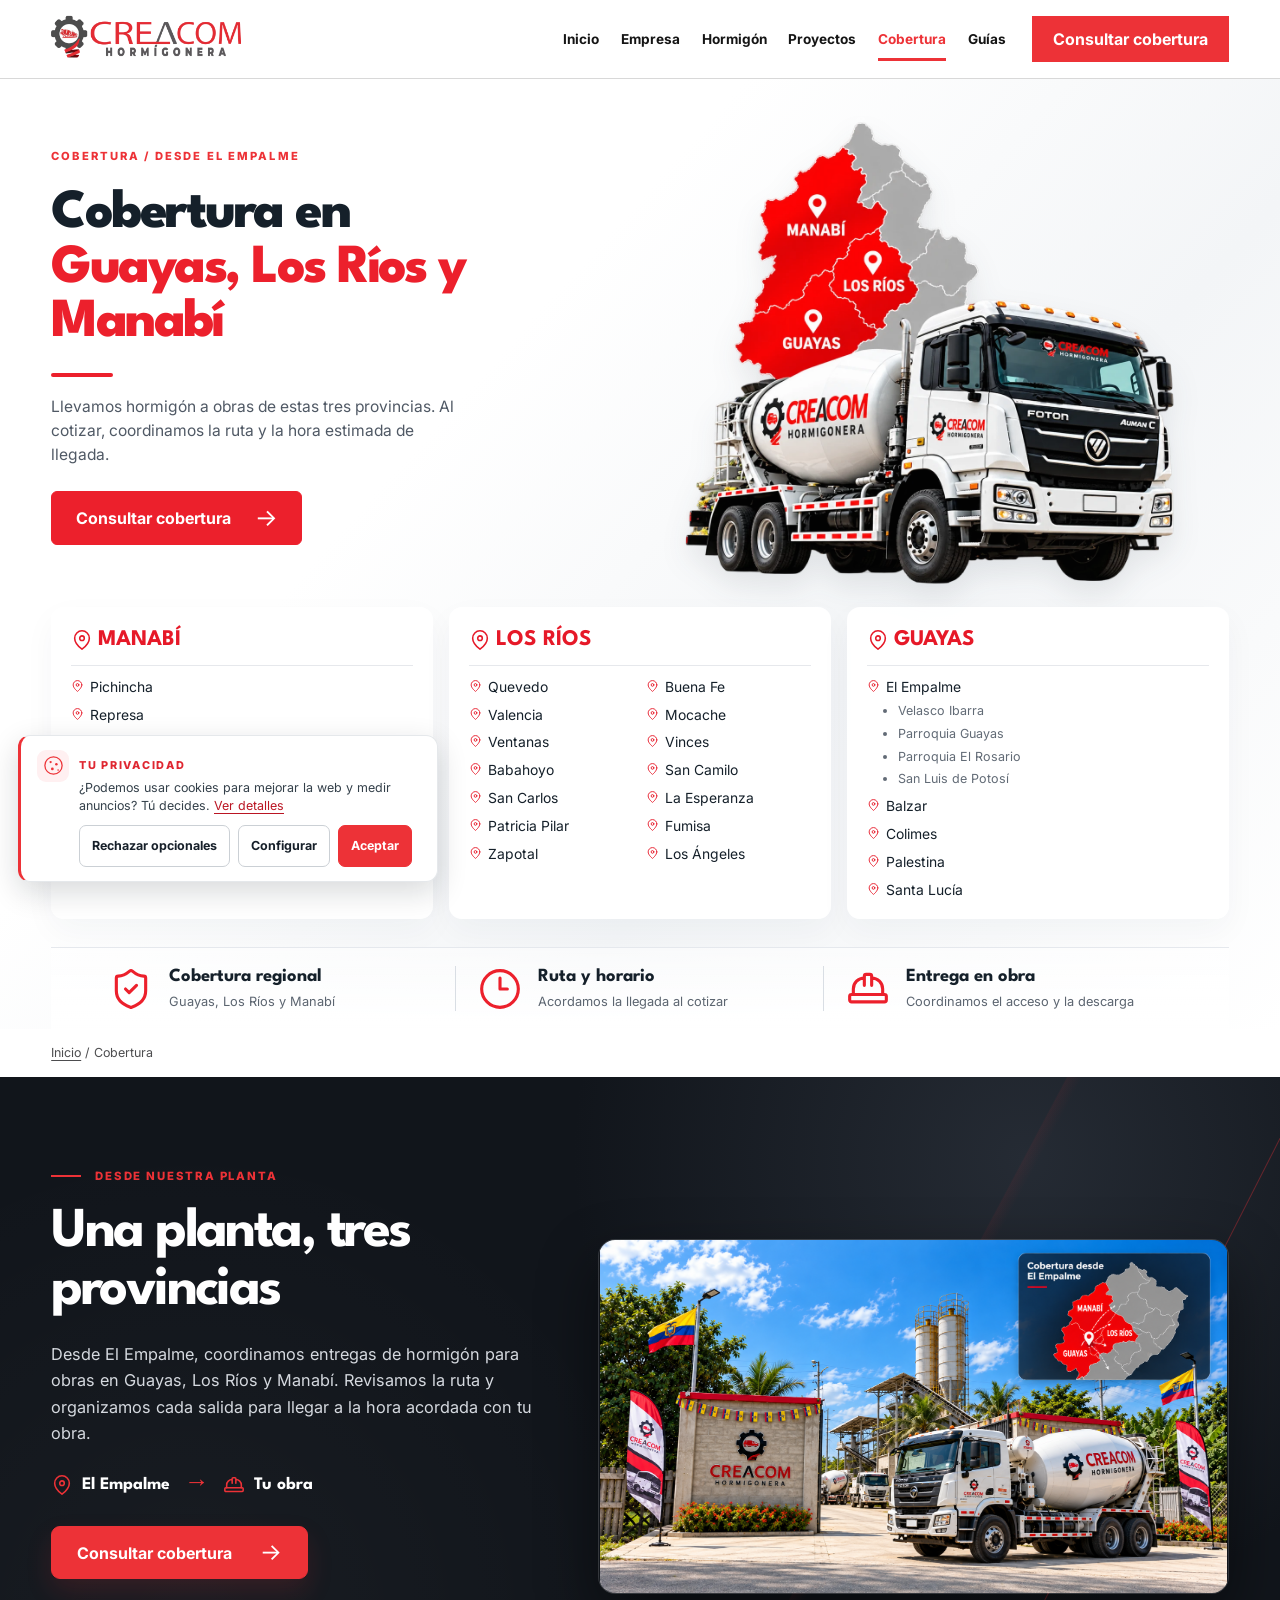
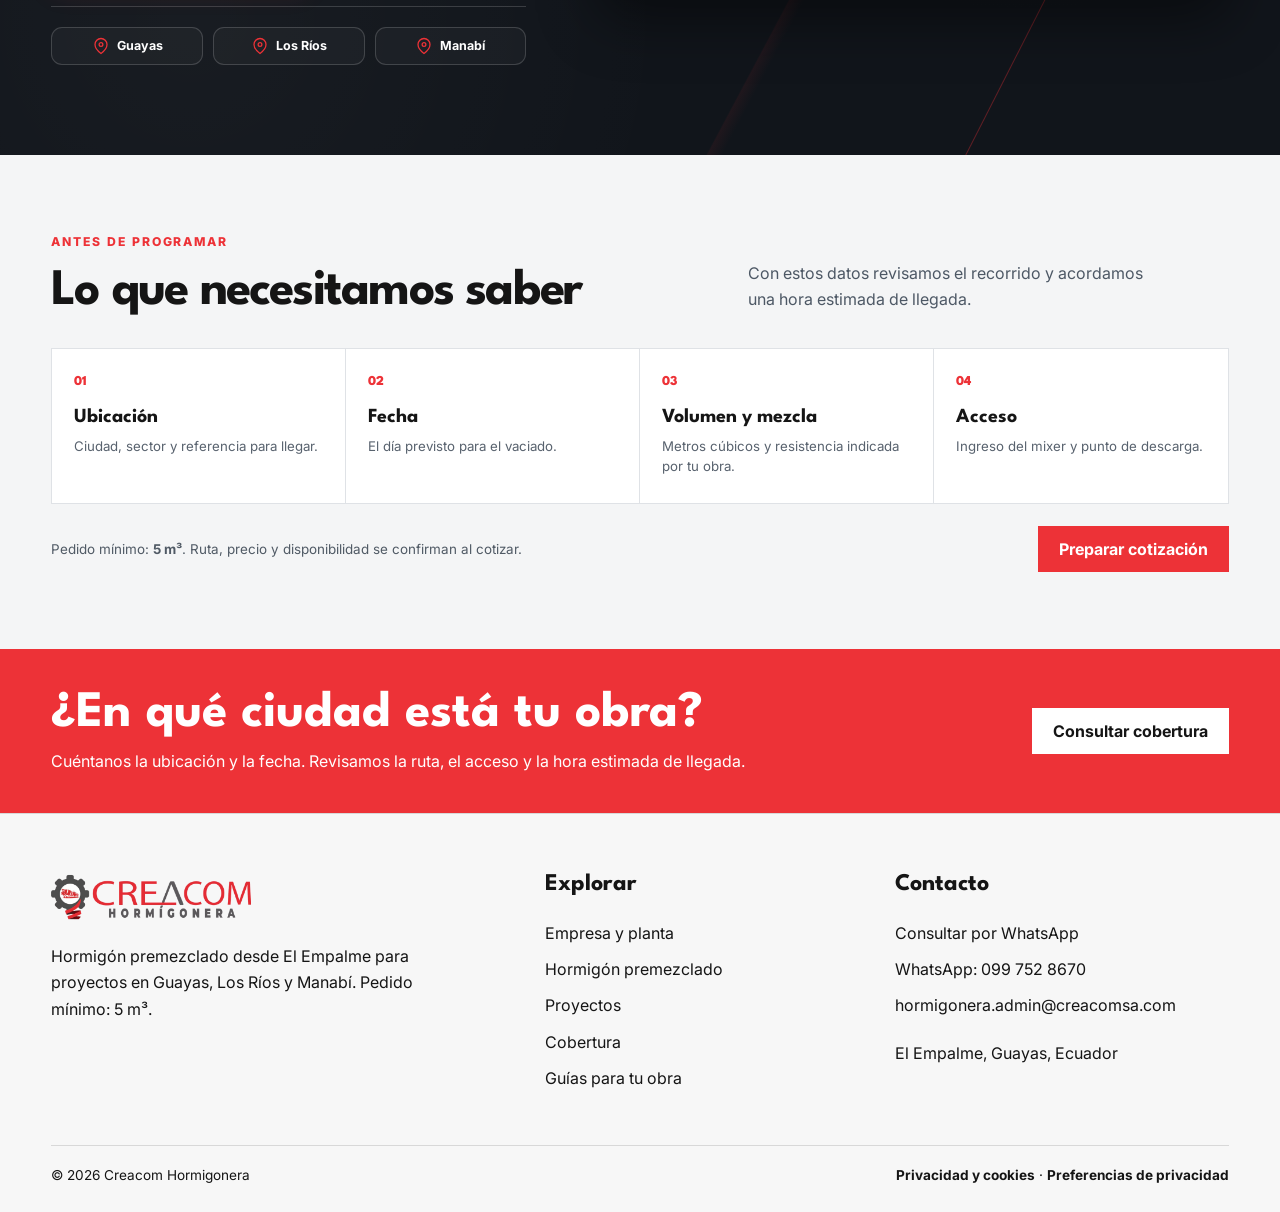
==== commit 1eee76db: "change 2.0" ====
--- a/cobertura/index.html
+++ b/cobertura/index.html
@@ -1,4 +1,4 @@
-<!doctype html><html lang="es"><head><meta charset="utf-8"><meta name="viewport" content="width=device-width, initial-scale=1"><title>Cobertura de hormigón en Guayas, Los Ríos y Manabí | Creacom</title><meta name="description" content="Creacom Hormigonera coordina entregas desde El Empalme para proyectos en Guayas, Los Ríos y Manabí. Consulta disponibilidad según ubicación y fecha."><link rel="canonical" href="https://creahormigonera.com/cobertura/"><link rel="icon" href="/favicon.png" type="image/png"><link rel="preconnect" href="https://fonts.googleapis.com"><link rel="preconnect" href="https://fonts.gstatic.com" crossorigin><link href="https://fonts.googleapis.com/css2?family=Inter:wght@400;500;600;700&family=League+Spartan:wght@600;700;800&display=swap" rel="stylesheet"><link rel="stylesheet" href="/styles/editorial.css"><link rel="stylesheet" href="/styles/cobertura.css"></head><body>
+<!doctype html><html lang="es"><head><meta charset="utf-8"><meta name="viewport" content="width=device-width, initial-scale=1"><title>Cobertura de hormigón en Guayas, Los Ríos y Manabí | Creacom</title><meta name="description" content="Creacom Hormigonera coordina entregas desde El Empalme para proyectos en Guayas, Los Ríos y Manabí. Consulta disponibilidad según ubicación y fecha."><link rel="canonical" href="https://creahormigonera.com/cobertura/"><link rel="icon" href="/favicon.png" type="image/png"><link rel="preconnect" href="https://fonts.googleapis.com"><link rel="preconnect" href="https://fonts.gstatic.com" crossorigin><link href="https://fonts.googleapis.com/css2?family=Inter:wght@400;500;600;700&family=League+Spartan:wght@600;700;800&display=swap" rel="stylesheet"><link rel="stylesheet" href="/styles/editorial.css"><link rel="stylesheet" href="/styles/cobertura.css"><script defer src="/js/privacy-consent.js"></script></head><body>
 <a class="skip" href="#contenido">Saltar al contenido</a><header class="site-header"><div class="wrap site-header__inner"><a class="site-logo" href="/" aria-label="Creacom Hormigonera, Inicio"><img src="/imagenes/creahormigoneralogo.png" alt="Creacom Hormigonera" loading="eager" fetchpriority="high"></a><nav class="site-nav" aria-label="Navegación principal"><a href="/">Inicio</a><a href="/empresa/">Empresa</a><a href="/hormigon-premezclado/">Hormigón</a><a href="/proyectos/">Proyectos</a><a href="/cobertura/" aria-current="page">Cobertura</a><a href="/guias/">Guías</a></nav><a class="site-action" href="https://wa.me/593997528670?text=Hola%2C%20quiero%20consultar%20cobertura%20para%20mi%20obra.%20Mi%20ciudad%20y%20sector%20son%3A" target="_blank" rel="noopener noreferrer">Consultar cobertura</a><details class="mobile-menu"><summary><span>Menú</span><span class="mobile-menu__icon" aria-hidden="true"><i></i><i></i><i></i></span></summary><nav id="mobile-navigation" aria-label="Navegación móvil"><a href="/">Inicio</a><a href="/empresa/">Empresa</a><a href="/hormigon-premezclado/">Hormigón</a><a href="/proyectos/">Proyectos</a><a href="/cobertura/" aria-current="page">Cobertura</a><a href="/guias/">Guías</a><a class="mobile-menu__action" href="https://wa.me/593997528670?text=Hola%2C%20quiero%20consultar%20cobertura%20para%20mi%20obra.%20Mi%20ciudad%20y%20sector%20son%3A" target="_blank" rel="noopener noreferrer">Consultar cobertura</a><div class="mobile-menu__socials" aria-label="Síguenos en redes sociales"><a href="https://www.facebook.com/profile.php?id=61587575957183&amp;locale=es_LA" target="_blank" rel="noopener noreferrer" aria-label="Facebook"><svg viewBox="0 0 24 24" aria-hidden="true"><path d="M13.4 21v-8h2.7l.4-3.1h-3.1V8c0-.9.3-1.6 1.6-1.6h1.7V3.6c-.3 0-1.4-.1-2.6-.1-2.6 0-4.3 1.6-4.3 4.5v1.9H7v3.1h2.8v8h3.6z"/></svg></a><a href="https://www.instagram.com/creacomhormigonera/" target="_blank" rel="noopener noreferrer" aria-label="Instagram"><svg viewBox="0 0 24 24" aria-hidden="true"><rect x="3.5" y="3.5" width="17" height="17" rx="5"/><circle cx="12" cy="12" r="4"/><circle class="mobile-menu__social-dot" cx="17.6" cy="6.7" r="1"/></svg></a><a href="https://www.tiktok.com/@creacom.hormigonera" target="_blank" rel="noopener noreferrer" aria-label="TikTok"><svg viewBox="0 0 24 24" aria-hidden="true"><path d="M14.2 3h3c.2 1.8 1.2 3.2 3.1 3.8v3.1a8.8 8.8 0 0 1-3.1-1v6.7a6.2 6.2 0 1 1-6.2-6.2c.4 0 .8 0 1.1.1v3.2a3.2 3.2 0 1 0 2.1 3V3z"/></svg></a></div></nav></details></div></header>
 <main id="contenido"><section class="coverage-hero" aria-labelledby="coverage-title"><div class="coverage-hero__layout">
   <div class="coverage-hero__copy"><span class="kicker">Cobertura / Desde El Empalme</span><h1 id="coverage-title">Cobertura en <span>Guayas, Los Ríos y Manabí</span></h1><p>Llevamos hormigón a obras de estas tres provincias. Al cotizar, coordinamos la ruta y la hora estimada de llegada.</p><a class="button coverage-hero__cta" href="https://wa.me/593997528670?text=Hola%2C%20quiero%20consultar%20cobertura%20para%20mi%20obra.%20Mi%20ciudad%20y%20sector%20son%3A" target="_blank" rel="noopener noreferrer">Consultar cobertura <span aria-hidden="true">→</span></a></div>
@@ -19,4 +19,4 @@
   </div>
 </section>
 <section class="coverage-planning" aria-labelledby="coverage-planning-title"><div class="wrap"><div class="coverage-planning__head"><div><span class="eyebrow">Antes de programar</span><h2 id="coverage-planning-title">Lo que necesitamos saber</h2></div><p>Con estos datos revisamos el recorrido y acordamos una hora estimada de llegada.</p></div><ol class="coverage-planning__list"><li><span>01</span><strong>Ubicación</strong><p>Ciudad, sector y referencia para llegar.</p></li><li><span>02</span><strong>Fecha</strong><p>El día previsto para el vaciado.</p></li><li><span>03</span><strong>Volumen y mezcla</strong><p>Metros cúbicos y resistencia indicada por tu obra.</p></li><li><span>04</span><strong>Acceso</strong><p>Ingreso del mixer y punto de descarga.</p></li></ol><div class="coverage-planning__action"><p>Pedido mínimo: <strong>5 m³</strong>. Ruta, precio y disponibilidad se confirman al cotizar.</p><a class="button" href="https://wa.me/593997528670?text=Hola%2C%20quiero%20consultar%20cobertura%20para%20mi%20obra.%20Mi%20ciudad%20y%20sector%20son%3A" target="_blank" rel="noopener noreferrer">Preparar cotización</a></div></div></section></main><section class="cta-band"><div class="wrap"><div><h2>¿En qué ciudad está tu obra?</h2><p>Cuéntanos la ubicación y la fecha. Revisamos la ruta, el acceso y la hora estimada de llegada.</p></div><a class="button" href="https://wa.me/593997528670?text=Hola%2C%20quiero%20consultar%20cobertura%20para%20mi%20obra.%20Mi%20ciudad%20y%20sector%20son%3A" target="_blank" rel="noopener noreferrer">Consultar cobertura</a></div></section>
-<footer class="site-footer"><div class="wrap"><div class="site-footer__grid"><div><img src="/imagenes/creahormigoneralogo.png" alt="Creacom Hormigonera" loading="lazy"><p>Hormigón premezclado desde El Empalme para proyectos en Guayas, Los Ríos y Manabí. Pedido mínimo: 5 m³.</p></div><div><h2>Explorar</h2><a href="/empresa/">Empresa y planta</a><a href="/hormigon-premezclado/">Hormigón premezclado</a><a href="/proyectos/">Proyectos</a><a href="/cobertura/">Cobertura</a><a href="/guias/">Guías para tu obra</a></div><div><h2>Contacto</h2><a href="https://wa.me/593997528670?text=Hola%2C%20quiero%20consultar%20cobertura%20para%20mi%20obra.%20Mi%20ciudad%20y%20sector%20son%3A" target="_blank" rel="noopener noreferrer">Consultar por WhatsApp</a><a href="https://wa.me/593997528670">WhatsApp: 099 752 8670</a><a href="mailto:hormigonera.admin@creacomsa.com">hormigonera.admin@creacomsa.com</a><p>El Empalme, Guayas, Ecuador</p></div></div><div class="site-footer__bottom"><span>© 2026 Creacom Hormigonera</span><a href="/">Volver a Inicio</a></div></div></footer><script defer src="/js/site-motion.js"></script></body></html>
+<footer class="site-footer"><div class="wrap"><div class="site-footer__grid"><div><img src="/imagenes/creahormigoneralogo.png" alt="Creacom Hormigonera" loading="lazy"><p>Hormigón premezclado desde El Empalme para proyectos en Guayas, Los Ríos y Manabí. Pedido mínimo: 5 m³.</p></div><div><h2>Explorar</h2><a href="/empresa/">Empresa y planta</a><a href="/hormigon-premezclado/">Hormigón premezclado</a><a href="/proyectos/">Proyectos</a><a href="/cobertura/">Cobertura</a><a href="/guias/">Guías para tu obra</a></div><div><h2>Contacto</h2><a href="https://wa.me/593997528670?text=Hola%2C%20quiero%20consultar%20cobertura%20para%20mi%20obra.%20Mi%20ciudad%20y%20sector%20son%3A" target="_blank" rel="noopener noreferrer">Consultar por WhatsApp</a><a href="https://wa.me/593997528670">WhatsApp: 099 752 8670</a><a href="mailto:hormigonera.admin@creacomsa.com">hormigonera.admin@creacomsa.com</a><p>El Empalme, Guayas, Ecuador</p></div></div><div class="site-footer__bottom"><span>© 2026 Creacom Hormigonera</span><span><a href="/privacidad/">Privacidad y cookies</a> · <a href="#" data-privacy-settings>Preferencias de privacidad</a></span></div></div></footer><script defer src="/js/site-motion.js"></script></body></html>
--- a/styles/editorial.css
+++ b/styles/editorial.css
@@ -16,6 +16,21 @@
 button, input, select, textarea { font: inherit; }
 :focus-visible { outline: 3px solid var(--red); outline-offset: 4px; }
 .wrap { width: min(var(--content), calc(100% - clamp(40px, 8vw, 120px))); margin-inline: auto; }
+.privacy-page-hero { padding: clamp(54px, 8vw, 95px) 0; background: #171b20; color: #fff; }
+.privacy-page-hero h1 { margin: 0; font: 800 clamp(3rem, 7vw, 5.5rem)/.96 'League Spartan', sans-serif; letter-spacing: -.04em; }
+.privacy-page-hero p { max-width: 660px; margin: 20px 0 0; color: #d6d9dc; font-size: clamp(1rem, 1.6vw, 1.2rem); }
+.privacy-page__layout { display: grid; grid-template-columns: 245px minmax(0, 1fr); gap: clamp(35px, 6vw, 90px); }
+.privacy-page__index { position: sticky; top: 100px; align-self: start; display: grid; gap: 10px; padding: 20px; border: 1px solid #e5e8eb; border-top: 3px solid var(--red); border-radius: 10px; }
+.privacy-page__index strong { margin-bottom: 6px; font-family: 'League Spartan', sans-serif; font-size: 1.18rem; }
+.privacy-page__index a { font-size: .85rem; text-decoration: none; }
+.privacy-page__index a:hover, .privacy-page__content a:hover { color: var(--red); }
+.privacy-page__content { max-width: 760px; }
+.privacy-page__content section { padding: 0 0 26px; margin: 0 0 32px; border-bottom: 1px solid #e4e6e8; scroll-margin-top: 100px; }
+.privacy-page__content h2 { margin: 0 0 14px; font: 700 clamp(1.6rem, 3vw, 2rem)/1.1 'League Spartan', sans-serif; }
+.privacy-page__content p { margin: 0 0 14px; color: #424951; }
+.privacy-page__content a { color: #bd1626; text-underline-offset: 3px; }
+.privacy-page__updated { font-size: .8rem; }
+@media (max-width: 760px) { .privacy-page__layout { display: block; } .privacy-page__index { position: static; margin-bottom: 38px; } }
 .skip { position: absolute; left: -9999px; top: 12px; z-index: 100; padding: 8px 12px; background: var(--white); }
 .skip:focus { left: 12px; }
 .site-header { position: sticky; top: 0; z-index: 30; background: rgba(255,255,255,.97); border-bottom: 1px solid var(--line); backdrop-filter: blur(12px); }
